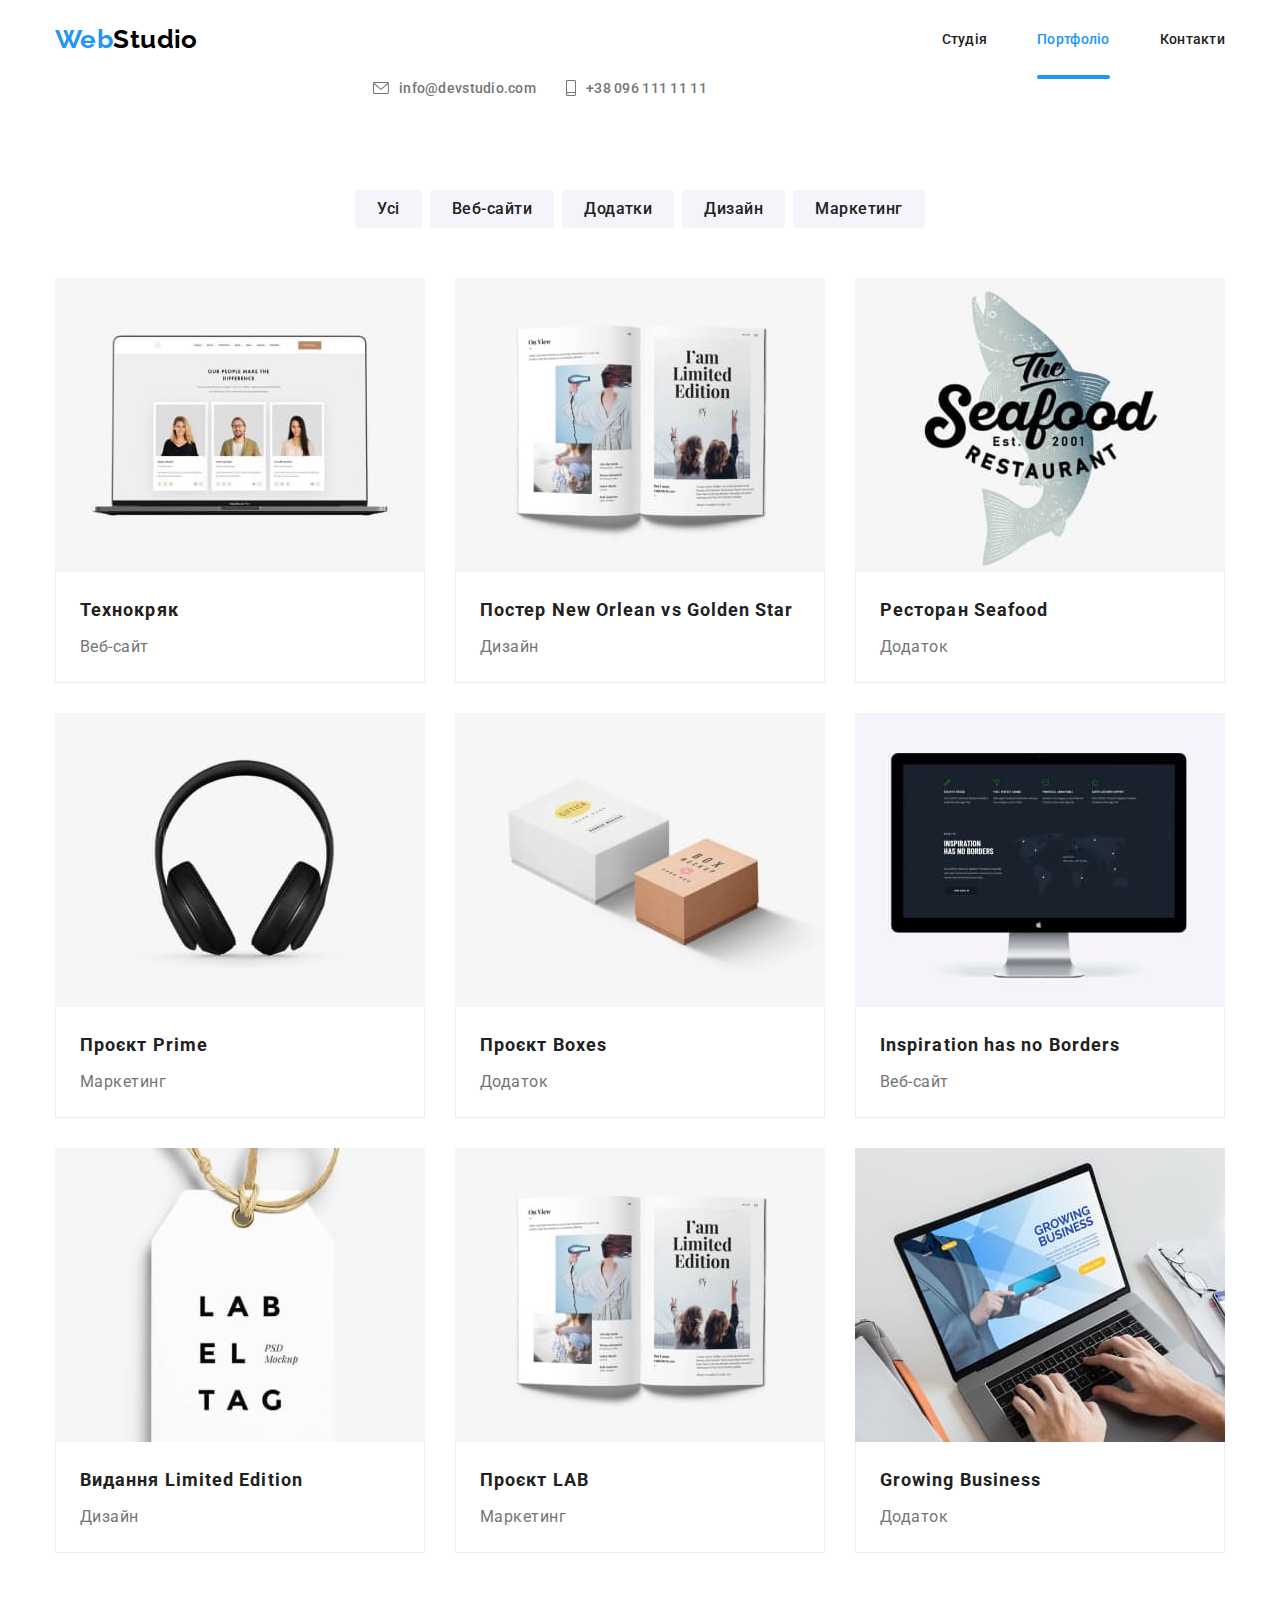
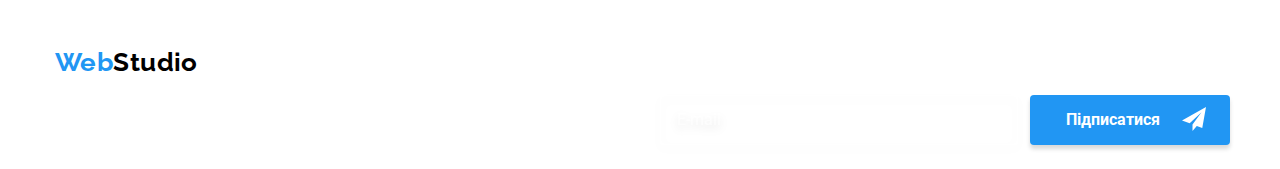
==== portfolio.html @ 2bfe64e0 "створено ДЗ" ====
<!DOCTYPE html>
<html lang="uk-UA">

<head>
    <meta charset="UTF-8">
    <meta http-equiv="X-UA-Compatible" content="IE=edge">
    <meta name="viewport" content="width=device-width, initial-scale=1.0">
    <title>Портфоліо</title>
    <link rel="stylesheet" href="https://cdnjs.cloudflare.com/ajax/libs/modern-normalize/1.1.0/modern-normalize.min.css"
        integrity="sha512-wpPYUAdjBVSE4KJnH1VR1HeZfpl1ub8YT/NKx4PuQ5NmX2tKuGu6U/JRp5y+Y8XG2tV+wKQpNHVUX03MfMFn9Q=="
        crossorigin="anonymous" referrerpolicy="no-referrer" />
    <link rel="preconnect" href="https://fonts.googleapis.com">
    <link rel="preconnect" href="https://fonts.gstatic.com" crossorigin>
    <link
        href="https://fonts.googleapis.com/css2?family=Raleway:wght@700&family=Roboto:wght@400;500;700;900&display=swap"
        rel="stylesheet">
    <link rel="stylesheet"
        href="https://cdnjs.cloudflare.com/ajax/libs/modern-normalize/1.0.0/modern-normalize.min.css" />
    <link rel="stylesheet" href="./css/style.css">

<body>
    <!-- Хедер -->
    <header class="header">
        <div class="container">
            <nav class="site-nav">
                <a class="logo" href="./index.html"><span class="logo-span">Web</span>Studio</a>

                <ul class="nav-list list">
                    <li><a class="nav-link link" href="./index.html">Студія</a></li>
                    <li><a class="nav-link link current" href="./portfolio.html">Портфоліо</a></li>
                    <li><a class="nav-link link" href="./contacts.html">Контакти</a></li>
                </ul>
            </nav>
            <ul class="contacts-list list">
                <li>
                    <a class="contacts-link link" href="mailto:info@devstudio.com">
                        <svg class="mail-icons link">
                            <use href="./images/icons.svg#icon-envelope"></use>
                        </svg>info@devstudio.com</a>
                </li>
                <li> <a class="contacts-link link" href="tel:+380961111111">
                        <svg class="tel-icons link">
                            <use href="./images/icons.svg#icon-smartphone"></use>
                        </svg>+38 096 111 11 11</a></li>
            </ul>
        </div>
    </header>

    <main>
        <!-- Приклади -->
        <section class="preview">
            <div class="container">
                <h1 class="visually-hidden">Приклади робот</h1>
                <ul class="preview-button list">
                    <li><button type="button" class="button-item">Усі</button></li>
                    <li><button type="button" class="button-item">Веб-сайти</button></li>
                    <li><button type="button" class="button-item">Додатки</button></li>
                    <li><button type="button" class="button-item">Дизайн</button></li>
                    <li><button type="button" class="button-item">Маркетинг</button></li>
                </ul>
                <ul class="preview-list list">
                    <li class="preview-item">
                        <a href="#" class="preview-link link">                            
                                <img src="./images/example-1.jpg" alt="Технокряк">
                                <p class="preview-subtext"> Ресурс пропонує комплексні пропозиції з різним рівнем
                                    функціоналу
                                    та сервісів. Все це дозволить відвідувачу отримати вичерпні відомості
                                    про компанію чи приватну особу.</p>                            
                            <div class="title-text-wrap">
                                <h2 class="preview-title">Технокряк</h2>
                                <p class="preview-text">Веб-сайт</p>                          
                            </div>
                        </a>
                    </li>
                    <li class="preview-item">
                        <a href="#" class="preview-link link">                          
                                <img src="./images/example-2.jpg" alt="Постер New Orlean vs Golden Star">
                                <p class="preview-subtext"> Ресурс пропонує комплексні пропозиції з різним рівнем
                                    функціоналу
                                    та сервісів. Все це дозволить відвідувачу отримати вичерпні відомості
                                    про компанію чи приватну особу.</p>                        
                            <div class="title-text-wrap">
                                <h2 class="preview-title">Постер New Orlean vs Golden Star</h2>
                                <p class="preview-text">Дизайн</p>                          
                            </div>
                        </a>
                    </li>
                    <li class="preview-item">
                        <a href="#" class="preview-link link">                           
                                <img src="./images/example-3.jpg" alt="Ресторан Seafood">
                                <p class="preview-subtext"> Ресурс пропонує комплексні пропозиції з різним рівнем
                                    функціоналу
                                    та сервісів. Все це дозволить відвідувачу отримати вичерпні відомості
                                    про компанію чи приватну особу.</p>
                            
                            <div class="title-text-wrap">
                                <h2 class="preview-title">Ресторан Seafood</h2>
                                <p class="preview-text">Додаток</p>                           
                            </div>
                        </a>
                    </li>
                    <li class="preview-item">
                        <a href="#" class="preview-link link">                          
                                <img src="./images/example-4.jpg" alt="Проєкт Prime">
                                <p class="preview-subtext"> Ресурс пропонує комплексні пропозиції з різним рівнем
                                    функціоналу
                                    та сервісів. Все це дозволить відвідувачу отримати вичерпні відомості
                                    про компанію чи приватну особу.</p>                            
                            <div class="title-text-wrap">
                                <h2 class="preview-title">Проєкт Prime</h2>
                                <p class="preview-text">Маркетинг</p>                         
                            </div>
                        </a>
                    </li>
                    <li class="preview-item">
                        <a href="#" class="preview-link link">                        
                                <img src="./images/example-5.jpg" alt="Проєкт Boxes">
                                <p class="preview-subtext"> Ресурс пропонує комплексні пропозиції з різним рівнем
                                    функціоналу
                                    та сервісів. Все це дозволить відвідувачу отримати вичерпні відомості
                                    про компанію чи приватну особу.</p>                            
                            <div class="title-text-wrap">
                                <h2 class="preview-title">Проєкт Boxes</h2>
                                <p class="preview-text">Додаток</p>                        
                            </div>
                        </a>
                    </li>
                    <li class="preview-item">
                        <a href="#" class="preview-link link">                        
                                <img src="./images/example-6.jpg" lang="en" alt="Inspiration has no Borders">
                                <p class="preview-subtext"> Ресурс пропонує комплексні пропозиції з різним рівнем
                                    функціоналу
                                    та сервісів. Все це дозволить відвідувачу отримати вичерпні відомості
                                    про компанію чи приватну особу.</p>                            
                            <div class="title-text-wrap">
                                <h2 class="preview-title" lang="en">Inspiration has no Borders</h2>
                                <p class="preview-text">Веб-сайт</p>                        
                            </div>
                        </a>
                    </li>
                    <li class="preview-item">
                        <a href="#" class="preview-link link">                           
                                <img src="./images/example-7.jpg" alt="Видання Limited Edition">
                                <p class="preview-subtext"> Ресурс пропонує комплексні пропозиції з різним рівнем
                                    функціоналу
                                    та сервісів. Все це дозволить відвідувачу отримати вичерпні відомості
                                    про компанію чи приватну особу.</p>                            
                            <div class="title-text-wrap">
                                <h2 class="preview-title">Видання Limited Edition</h2>
                                <p class="preview-text">Дизайн</p>                         
                            </div>
                        </a>
                    </li>
                    <li class="preview-item">
                        <a href="#" class="preview-link link">                         
                                <img src="./images/example-8.jpg" alt="Проєкт LAB">
                                <p class="preview-subtext"> Ресурс пропонує комплексні пропозиції з різним рівнем
                                    функціоналу
                                    та сервісів. Все це дозволить відвідувачу отримати вичерпні відомості
                                    про компанію чи приватну особу.</p>                            
                            <div class="title-text-wrap">
                                <h2 class="preview-title">Проєкт LAB</h2>
                                <p class="preview-text">Маркетинг</p>                           
                            </div>
                        </a>
                    </li>
                    <li class="preview-item">
                        <a href="#" class="preview-link link">                          
                                <img src="./images/example-9.jpg" alt="Ресторан Seafood">
                                <p class="preview-subtext"> Ресурс пропонує комплексні пропозиції з різним рівнем
                                    функціоналу
                                    та сервісів. Все це дозволить відвідувачу отримати вичерпні відомості
                                    про компанію чи приватну особу.</p>                            
                            <div class="title-text-wrap">
                                <h2 class="preview-title" lang="en">Growing Business</h2>
                                <p class="preview-text">Додаток</p>
                            </div>        
                        </a>
                    </li>
                </ul>
            </div>
        </section>
    </main>
    <!-- Футер -->
    <footer>
        <div class="container footer-container">
            <div class="footer-wrap">
                <a class="logo" href="./index.html"><span class="logo-span">Web</span>Studio</a>
                <address>
                    <ul class="footer-list list">
                        <li> <a class="address" href="https://goo.gl/maps/M5fKYAZPapUJa6bE6" target="_blank"
                                rel="noopener nofollow noreferrer">
                                м. Київ, пр-т Лесі Українки, 26</a>
                        </li>
                        <li> <a class="contacts link" href="mailto:info@devstudio.com">info@devstudio.com</a></li>
                        <li> <a class="contacts link" href="tel:+380961111111">+38 096 111 11 11</a></li>
                    </ul>
                </address>
            </div>
            <div class="footer-wrap wrap-join">
                <p class="join">Приєднуйтесь</p>
                <ul class="footer-soc-list list">
                    <li class="footer-soc-items"><a href="#" class="footer-soc-link link">
                            <svg width="20" hight="20" class="footer-soc-icons">
                                <use href="./images/icons.svg#icon-instagram"></use>
                            </svg>
                        </a></li>
                    <li class="footer-soc-items"><a href="#" class="footer-soc-link link">
                            <svg width="20" hight="20" class="footer-soc-icons">
                                <use href="./images/icons.svg#icon-twitter"></use>
                            </svg>
                        </a></li>
                    <li class="footer-soc-items"><a href="#" class="footer-soc-link link">
                            <svg width="20" hight="20" class="footer-soc-icons">
                                <use href="./images/icons.svg#icon-facebook"></use>
                            </svg>
                        </a></li>
                    <li class="footer-soc-items"><a href="#" class="footer-soc-link link">
                            <svg width="20" hight="20" class="footer-soc-icons">
                                <use href="./images/icons.svg#icon-linkedin"></use>
                            </svg>
                        </a></li>
                </ul>
            </div>
            <div class="footer-wrap form">
                <p class="newsletter">Підпишіться на розсилку</p>
                <form class="js-speaker">
                    <div class="newsletter-wrap">
                        <label for="footer--form-email"></label>
                        <input class="footer-input" type="email" name="footer--form-email" id="footer--form-email" placeholder="E-mail" required>

                    </div>
                    <div class="newsletter-wrap-send">
                        <button class="submit-footer-btn" type="submit">Підписатися
                            <svg class="newsletter-icons" widht="24" height="24">
                                <use href="./images/icons.svg#icon-send"></use>
                            </svg>
                        </button>
                    </div>
                </form>
            </div>
        </div>
    </footer>
</body>

</html>
---- css/style.css ----
:root {
    --primary-white-color: #FFFFFF;
    --primary-text-color: #212121;
    --primary-logo-color: #000000;
    --primary-link-color: #212121;
    --title-text-color: #757575;
    --accent-text-color: #2196F3;
    --primary-bg-color: #2F303A;
    --second-bg-color: #F5F4FA;
    --hero-bg-color: #C4C4C4;
    --accent-bg-color: #2196F3;
    --accent-btn-color: #188CE8;
    --footer-contact-color: rgba(255, 255, 255, 0.6);
    --header-line-color: #ECECEC;
    --icons-color: #AFB1B8;
    --border-color: #EEEEEE;
    --timeng-function: cubic-bezier(0.4, 0, 0.2, 1);
}

*,
*::before,
*::after {
    box-sizing: border-box;
}

p,
h1,
h2,
h3,
h4,
h5,
h6 {
    margin: 0;
}

ul {
    margin: 0;
    padding-left: 0;
}

button {
    cursor: pointer;
}

.container {
    width: 1200px;
    padding: 0 15px;
    margin: 0 auto;
}

img {
    display: block;
    max-width: 100%;
    height: auto;
}

/* ---------Універсальні класи--------- */
body {
    background-color: var(--primary-white-color);
    color: var(--primary-text-color);
    font-family: Roboto, sans-serif;
    font-weight: 400;
    font-size: 14px;
    line-height: 1.71;
    letter-spacing: 0.03em;
}

.link {
    font-weight: 500;
    font-size: 14px;
    line-height: 1.14;
    letter-spacing: 0.02em;
    text-decoration: none;
    transition: transform 250ms var(--timeng-function),
        background-color 250ms linear;
}

.list {
    list-style: none;
    padding: 0;
}

.visually-hidden {
    position: absolute;
    width: 1px;
    height: 1px;
    margin: -1px;
    border: 0;
    padding: 0;
    overflow: hidden;
}

/* ---------стилі для index.html--------- */
/*--------- Хедер--------- */
.page-header {
    border-bottom: 1px solid var(--header-line-color);
}

.page-header>.container {
    display: flex;
    align-items: center;
}

.site-nav {
    display: flex;
    align-items: center;
}

.nav-list {
    display: flex;
    align-items: center;
    margin-left: auto;
}

.nav-list>li:not(:last-child) {
    margin-right: 50px;
}

.nav-link {
    position: relative;
    padding: 32px 0;
    color: var(--primary-link-color);
    transition: color 250ms var(--timeng-function);
}

.nav-link:hover,
.nav-link:focus {
    color: var(--accent-text-color);
}

.logo {
    color: var(--primary-logo-color);
    font-family: Raleway, sans-serif;
    font-weight: 700;
    font-size: 26px;
    line-height: 1.19;
    text-decoration: none;
    margin-right: 93px;
    padding-top: 24px;
    padding-bottom: 25px;
    transition: color 250ms var(--timeng-function);
}

.logo-span {
    color: var(--accent-text-color);
}

.current {
    color: var(--accent-text-color);
}

.current::after {
    position: absolute;
    bottom: 0px;
    right: 0px;
    content: '';
    width: 100%;
    height: 4px;
    background-color: var(--accent-text-color);
    border-radius: 2px;
}

.contacts-list {
    display: flex;
    margin-left: 318px;
    font-weight: 500;
    font-size: 14px;
    line-height: 1.14;
    letter-spacing: 0.02em;
}

.contacts-list>li:not(:last-child) {
    margin-right: 30px;
}

.contacts-link {
    color: var(--title-text-color);
    display: flex;
    justify-content: center;
    align-items: center;
    font-weight: 500;
    font-size: 14px;
    line-height: 16px;
    letter-spacing: 0.02em;

    transition: color 250ms var(--timeng-function);
}

.contacts-link:hover,
.contacts-link:focus {
    color: var(--accent-text-color);
}

.mail-icons {
    width: 16px;
    height: 12px;
    margin-right: 10px;
    fill: currentColor;
}

.tel-icons {
    width: 10px;
    height: 16px;
    margin-right: 10px;
    fill: currentColor;
}

/*--------- Герой--------- */
.hero {
    height: 600px;
    text-align: center;
    padding: 200px 0;
    background-image: linear-gradient(rgba(47, 48, 58, 0.4),
            rgba(47, 48, 58, 0.4)),
        url('../images/hero-bg.jpg');
    background-repeat: no-repeat;
    background-position: center;
    background-size: cover;
    max-width: 1600px;
    margin: 0 auto;
    background-color: var(--hero-bg-color);
}

.hero-title {
    color: var(--primary-white-color);
    font-weight: 900;
    font-size: 44px;
    line-height: 1.36;
    letter-spacing: 0.06em;
    max-width: 696px;
    margin: 0 auto;
    margin-bottom: 30px;
}

.hero-btn {
    border: none;
    border-radius: 4px;
    padding: 10px 32px;
    font-family: inherit;
    background-color: var(--accent-bg-color);
    color: var(--primary-white-color);
    font-weight: 700;
    font-size: 16px;
    line-height: 1.88;
    letter-spacing: 0.06em;
    box-shadow: 0px 4px 4px rgba(0, 0, 0, 0.15);

    transition: background-color 250ms var(--timeng-function);
}

.hero-btn:hover,
.hero-btn:focus {
    background-color: var(--accent-btn-color);
}

/*--------- Переваги--------- */
.benefits,
.clients {
    padding-top: 94px;
}

.benefits-list {
    display: flex;
}

.benefits-icons-container {
    display: flex;
    justify-content: center;
    align-items: center;
    width: 270px;
    height: 120px;
    background-color: var(--second-bg-color);
    border-radius: 4px;
    margin-bottom: 30px;
}

.benefits-icons {
    width: 70px;
    height: 70px;
}

.benefits-list>li:not(:last-child) {
    margin-right: 30px;
}

.benefits-items {
    font-weight: 700;
    font-size: 14px;
    line-height: 1.14;
}

.benefits-text {
    margin-top: 10px;

    color: var(--title-text-color);
    letter-spacing: 0.03em;
}

/*--------- Напрямки діяльності та Команда та Клієнти---------*/
.promo {
    padding-top: 94px;
}

.promo-title,
.team-title,
.clients-title {
    display: block;
    margin-bottom: 50px;
    font-weight: 700;
    font-size: 36px;
    line-height: 1.17;
    text-align: center;
}

.promo-list {
    display: flex;
    gap: 30px;
    background-color: var(--primary-white-color);
}

.promo-list>img {
    min-width: 370px;
}

.promo-card {
    position: relative;
}

.promo-text {
    position: absolute;
    bottom: 0;
    left: 0;
    width: 100%;
    background: rgba(47, 48, 58, 0.8);
    padding: 27px 0;
    font-weight: 700;
    font-size: 14px;
    line-height: 1.14;
    text-align: center;
    letter-spacing: 0.03em;
    text-transform: uppercase;
    color: var(--primary-white-color);
}

.team {
    background: var(--second-bg-color);
    padding: 94px 0;

}

.team-list {
    display: flex;
    gap: 30px;
}

.team-item {
    background-color: var(--primary-white-color);
    width: calc((100% - 90px)/4);
    box-shadow: 0px 1px 3px rgba(0, 0, 0, 0.12),
        0px 1px 1px rgba(0, 0, 0, 0.14),
        0px 2px 1px rgba(0, 0, 0, 0.2);
    border-radius: 0px 0px 4px 4px;
}

.team-item>img {
    width: 270px;
    margin-bottom: 30px;
}

.team-name {
    margin-bottom: 10px;
    font-weight: 500;
    font-size: 16px;
    line-height: 1.19;
    text-align: center;
}

.team-text {
    margin-bottom: 30px;
    font-size: 16px;
    line-height: 1.190;
    text-align: center;
    color: var(--title-text-color);
    margin-bottom: 16px;
}

.team-soc-list {
    display: flex;
    justify-content: center;
    align-items: center;
    margin-bottom: 30px;
}

.team-soc-items {
    width: 44px;
    height: 44px;
}

.team-soc-items:not(:last-child) {
    margin-right: 10px;
}

.team-soc-link {
    width: 100%;
    height: 100%;
    display: flex;
    justify-content: center;
    align-items: center;
    border-radius: 50%;
    fill: var(--icons-color);
    transition: background-color 250ms var(--timeng-function),
        fill 250ms var(--timeng-function);
}

.team-soc-icons {
    width: 20px;
    height: 20px;
}

.team-soc-link:hover,
.team-soc-link:focus {
    background-color: var(--accent-text-color);
    fill: var(--primary-white-color);
}

.clients {
    padding-bottom: 94px;
}

.clients-list {
    display: flex;
}

.clients-link {
    display: flex;
    justify-content: center;
    align-items: center;
    padding: 16px 32px;
    border: 1px solid var(--icons-color);
    border-radius: 4px;
    fill: var(--icons-color);
    transition: fill 250ms var(--timeng-function),
        border 250ms var(--timeng-function);
}

.clients-items {
    width: 170px;
    height: 92px;
}

.clients-items:not(:last-child) {
    margin-right: 30px;
}

.clients-link:hover,
.clients-link:focus {
    fill: var(--accent-text-color);
    border: 1px solid var(--accent-text-color);
}

.clients-icons {
    height: 60px;
}

/*--------- Футер---------*/
.page-footer {
    background: var(--primary-bg-color);
    padding: 60px 0;
}

.footer-container {
    display: flex;
    align-items: baseline;
}
.footer-wrap:first-child {
    margin-right: 70px;
}

.footer-wrap:nth-child(2) {
    margin-right: 93px;
}

.page-footer .logo {
    display: block;
    padding: 0;
    margin-bottom: 20px;
    color: var(--primary-white-color);
}

.address,
.contacts {
    display: block;
    color: var(--primary-white-color);
    font-style: normal;
    text-decoration: none;
    font-weight: 400;
    font-size: 14px;
    line-height: 1.71;
    transition: color 250ms var(--timeng-function);
}

.address:hover,
.address:focus {
    color: var(--accent-text-color);
}

.footer-list>li:not(:last-child) {
    margin-bottom: 9px;
}

footer .contacts {
    color: var(--footer-contact-color);
    transition: color 250ms var(--timeng-function);
}

footer .contacts:hover,
footer .contacts:focus {
    color: var(--accent-text-color);
}

footer .join {
    display: inline-block;
    font-weight: 700;
    font-size: 14px;
    line-height: 1.14;
    letter-spacing: 0.03em;
    text-transform: uppercase;
    color: var(--primary-white-color);
    margin-bottom: 20px;
}

.footer-soc-list {
    display: flex;
    justify-content: center;
    align-items: center;
}

.footer-soc-items {
    width: 44px;
    height: 44px;
    background: rgba(255, 255, 255, 0.1);
    border-radius: 50%;
}

.footer-soc-items:not(:last-child) {
    margin-right: 10px;
}

.footer-soc-link {
    display: flex;
    justify-content: center;
    align-items: center;
    width: 100%;
    height: 100%;
    border-radius: 50%;
    fill: var(--primary-white-color);
    transition: background-color 250ms var(--timeng-function),
        fill 250ms var(--timeng-function);
}

.footer-soc-link:hover,
.footer-soc-link:focus {
    background-color: var(--accent-text-color);
    fill: var(--primary-white-color);
}

.footer-soc-icons {
    width: 20px;
    height: 20px;
}

.js-speaker {
    display: flex;
    justify-content: flex-end;
    margin-left: auto;
    gap: 12px;
}

.newsletter {
    margin-bottom: 20px;

    font-weight: 700;
    font-size: 14px;
    line-height: 1.14;
    letter-spacing: 0.03em;
    text-transform: uppercase;
    color: var(--primary-white-color);
}

.footer-input {
    padding: 15px 16px;
    width: 358px;
    height: 50px;

    color: var(--primary-white-color);
    border: 1px solid rgba(255, 255, 255, 0.3);
    filter: drop-shadow(0px 4px 4px rgba(0, 0, 0, 0.15));
    border-radius: 4px;
    background-color: var(--primary-bg-color);
}

.footer-input::placeholder {
    font-size: 16px;
    line-height: 1.25;
    color: rgba(255, 255, 255, 0.6);
}

.footer-input:required {
    color: var(--primary-white-color);
    border: 1px solid rgba(255, 255, 255, 0.3);
    filter: drop-shadow(0px 4px 4px rgba(0, 0, 0, 0.15));
    border-radius: 4px;
    background-color: transparent;
}

.submit-footer-btn {
    position: relative;
    width: 200px;
    height: 50px;
    padding: 10px 62px 10px 28px;
    font-weight: 700;
    font-size: 16px;
    line-height: 1.88;
    color: var(--primary-white-color);
    background: var(--accent-bg-color);
    box-shadow: 0px 4px 4px rgba(0, 0, 0, 0.15);
    border: none;
    border-radius: 4px;
    transition: background-color 250ms var(--timeng-function);
    cursor: pointer;
}

.submit-footer-btn:hover,
.submit-footer-btn:focus {
    background-color: var(--accent-btn-color);
}

.newsletter-icons {
    position: absolute;
    top: 0;
    right: 0;

    width: 24px;
    height: 24px;
    fill: var(--primary-white-color);
    transform: translate(-100%, 50%);
}

/*--------- Бекдроп та модальне вікно--------- */
.backdrop {
    position: fixed;
    z-index: 1;
    top: 0;
    left: 0;
    width: 100%;
    height: 100%;
    background-color: rgba(0, 0, 0, 0.2);
}

.backdrop.is-hidden {
    opacity: 0;
    pointer-events: none;
}

.modal {
    position: absolute;
    top: 50%;
    left: 50%;
    transform: translate(-50%, -50%);
    padding: 40px;
    min-width: 528px;
    min-height: 521px;
    background-color: var(--primary-white-color);
    box-shadow: 0px 1px 3px rgba(0, 0, 0, 0.12),
        0px 1px 1px rgba(0, 0, 0, 0.14),
        0px 2px 1px rgba(0, 0, 0, 0.2);
    border-radius: 4px;
}

.hero-close-btn {
    position: absolute;
    top: 8px;
    right: 8px;
    width: 30px;
    height: 30px;
    background-color: var(--primary-white-color);
    border-radius: 50%;
    border: 1px solid rgba(0, 0, 0, 0.1);
    transition: border 250ms var(--timeng-function),
        fill 250ms var(--timeng-function);
}

.hero-icons {
    width: 11px;
    height: 11px;
}

.hero-close-btn:hover,
.hero-close-btn:focus {
    border: 1px solid var(--accent-bg-color);
    fill: var(--accent-bg-color);
}

.modal-heading {
    margin-bottom: 12px;
    font-weight: 700;
    font-size: 20px;
    line-height: 1.15;
    text-align: center;
    letter-spacing: 0.03em;
}

.modal-input {
    padding-left: 42px;
    width: 100%;
    height: 40px;
    border: 1px solid rgba(33, 33, 33, 0.2);
    border-radius: 4px;
    font-weight: 400;
    font-size: 12px;
    line-height: 1.17;
    letter-spacing: 0.01em;
    transition: border 250ms var(--timeng-function);
}

.modal-input:valid,
.modal-input:hover,
.modal-input:focus {
    border: 1px solid var(--accent-bg-color);
    border-radius: 4px;
}

.modal-input:valid + svg,
.modal-input:hover + svg,
.modal-input:focus + svg{
    fill: var(--accent-bg-color);
}

.modal-input:required {
    outline: transparent;
}

.input-group {
    position: relative;
    background-color: var(--primary-white-color);
}

.modal-icons {
    position: absolute;
    top: 0;
    left: 0;
    width: 18px;
    height: 18px;
    transform: translate(50%, 60%);
    transition: fill 250ms var(--timeng-function);
}

.modal-input-group:not(:last-child) {
    margin-bottom: 10px;
}

.modal-input-group>.coment {
    margin-bottom: 20px;
    padding: 12px 16px;
    width: 100%;
    height: 120px;
}

.modal-input-group>label {
    margin-bottom: 4px;
    font-weight: 400;
    font-size: 12px;
    line-height: 1.17;
    letter-spacing: 0.01em;
    color: var(--title-text-color);
    cursor: pointer;
}

.modal-text {
    resize: none;
    width: 100%;
    height: 120px;
    padding: 12px 16px;
    border: 1px solid rgba(33, 33, 33, 0.2);
    border-radius: 4px;
    font-weight: 400;
    font-size: 12px;
    line-height: 1.17;
    letter-spacing: 0.01em;
    outline: none;
    transition: border 250ms var(--timeng-function);
    cursor: pointer;
}

.modal-text:hover,
.modal-text:focus {
    border: 1px solid var(--accent-bg-color);
    border-radius: 4px;
    outline: transparent;
}

.modal-text::placeholder {
    color: rgba(117, 117, 117, 0.5);
}

.modal-text:not(::placeholder-shown) {
   border: 1px solid var(--accent-bg-color);
    border-radius: 4px;
    outline: transparent;
}

.modal-politic-label {
    display: flex;
    justify-content: center;
    align-items: center;
    color: var(--title-text-color);
    line-height: 1.71;
    letter-spacing: 0.03em;
}

.form-field-contract {
    margin-bottom: 30px;
}

.contract {
    margin-left: 5px;
    color: var(--accent-bg-color);
}

.modal-politic-check2 {
    display: flex;
    justify-content: center;
    align-items: center;
    width: 16px;
    height: 15px;
    margin-right: 7px;
    border: 2px solid var(--primary-link-color);
    cursor: pointer;
}

.checkmark {
    width: 11px;
    height: 11px;
    fill: transparent;
}

.modal-politic-check {
    opacity: 0;
}

.modal-politic-check:checked+label>span {
    background-color: var(--accent-bg-color);
    border: 0.2px solid var(--primary-white-color);
    border-radius: 2px;
}

.modal-politic-check:checked+label>span>.checkmark {
    fill: var(--primary-white-color);
}


.submit-btn {
    display: block;
    margin: 0 auto;
    padding: 10px 32px;
    border: none;
    border-radius: 4px;
    font-family: inherit;
    background-color: var(--accent-bg-color);
    color: var(--primary-white-color);
    font-weight: 700;
    font-size: 16px;
    line-height: 1.88;
    letter-spacing: 0.06em;
    box-shadow: 0px 4px 4px rgba(0, 0, 0, 0.15);
    transition: background-color 250ms var(--timeng-function);
}

.submit-btn:hover,
.submit-btn:focus {
    border: none;
    background-color: var(--accent-btn-color);
}

/*--------- стилі для portfolio.html--------- */
/*--------- Приклади--------- */
.preview {
    padding: 94px 0;
}

.preview-button {
    display: flex;
    align-content: center;
    justify-content: center;
    margin-bottom: 50px;
    font-size: 18px;
    line-height: 36px;
    letter-spacing: 0.06em;
}

.button-item {
    padding: 6px 22px;
    font-weight: 500;
    font-size: 16px;
    line-height: 1.63;
    text-align: center;
    letter-spacing: 0.03em;
    color: var(--primary-text-color);

    border-radius: 4px;
    background-color: var(--second-bg-color);
    border: transparent;

    transition: background-color 250ms var(--timeng-function),
                box-shadow 250ms var(--timeng-function),
                color 250ms var(--timeng-function);
}

.preview-button>li:not(:last-child) {
    margin-right: 8px;
}

.button-item:hover,
.button-item:focus {
    background-color: var(--accent-text-color);
    box-shadow: 0px 3px 1px rgba(0, 0, 0, 0.1),
        0px 1px 2px rgba(0, 0, 0, 0.08),
        0px 2px 2px rgba(0, 0, 0, 0.12);
    color: var(--primary-white-color);
}

.preview-list {
    display: flex;
    flex-grow: 1;
    gap: 30px;
    flex-wrap: wrap;
    margin: 0 auto;
}

.preview-link {
    display: block;
}

.preview-link:hover,
.preview-link:focus {
    box-shadow: 0px 1px 1px rgba(0, 0, 0, 0.12),
        0px 4px 4px rgba(0, 0, 0, 0.06),
        1px 4px 6px rgba(0, 0, 0, 0.16);
}

.preview-item {
    position: relative;
    overflow: hidden;
    width: 370px;
}

.preview-item:hover .preview-subtext,
.preview-item:focus .preview-subtext {
    opacity: 1;
    transform: translateY(-100%);
    background-color: rgba(33, 150, 243, 0.9);
}

.preview-subtext {
    position: absolute;
    right: 0;
    bottom: -45%;

    padding: 63px 24px;
    margin: 0 auto;
    width: 100%;

    font-weight: 400;
    font-size: 18px;
    line-height: 1.56;
    letter-spacing: 0.03em;
    color: var(--primary-white-color);

    transition: transform 250ms var(--timeng-function),
        background-color 250ms var(--timeng-function),
        opacity 250ms var(--timeng-function);
    opacity: 0;
}

.title-text-wrap {
    padding: 20px 24px;
    border-right: 1px solid var(--border-color);
    border-bottom: 1px solid var(--border-color);
    border-left: 1px solid var(--border-color);
}

.preview-title {
    margin-bottom: 4px;

    color: var(--primary-text-color);
    font-size: 18px;
    line-height: 2;
    letter-spacing: 0.06em;
    text-align: start;
}

.preview-text {
    color: var(--title-text-color);
    font-weight: 400;
    font-size: 16px;
    line-height: 30px;
    letter-spacing: 0.03em;
}
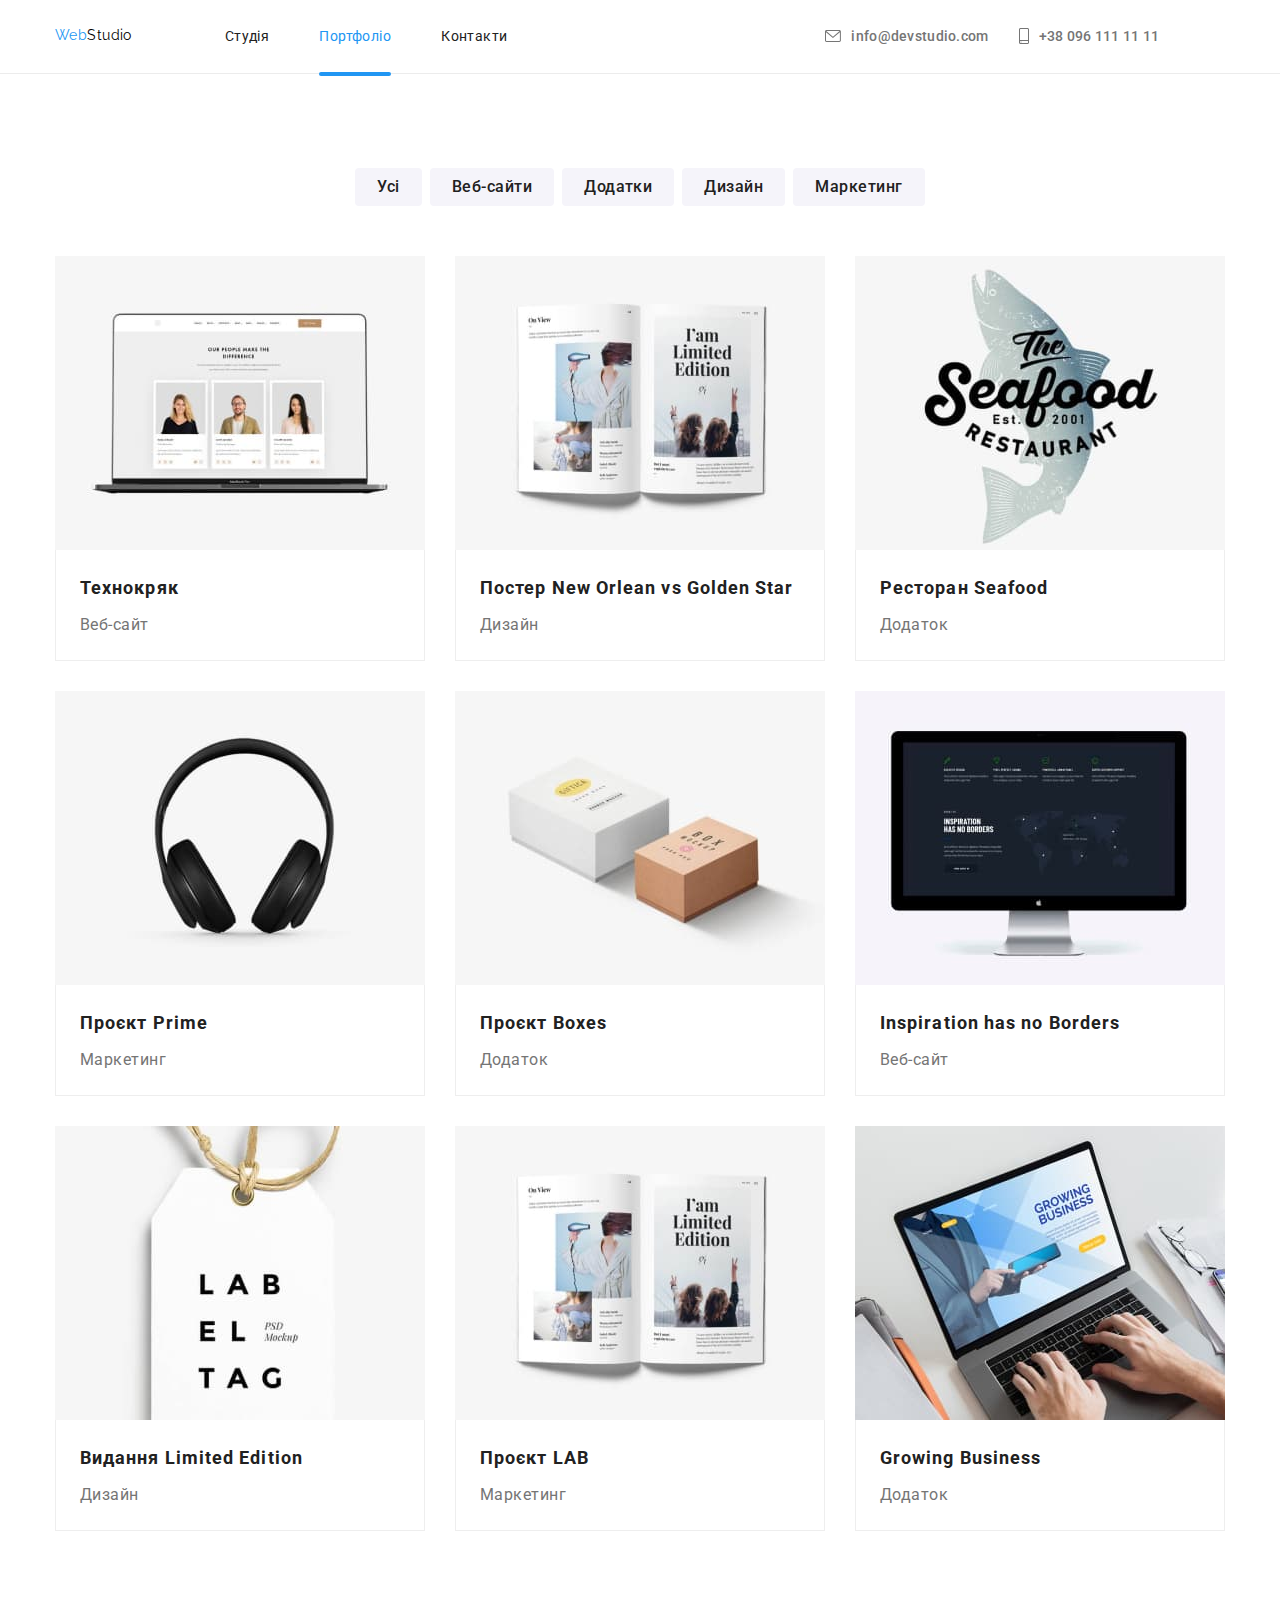
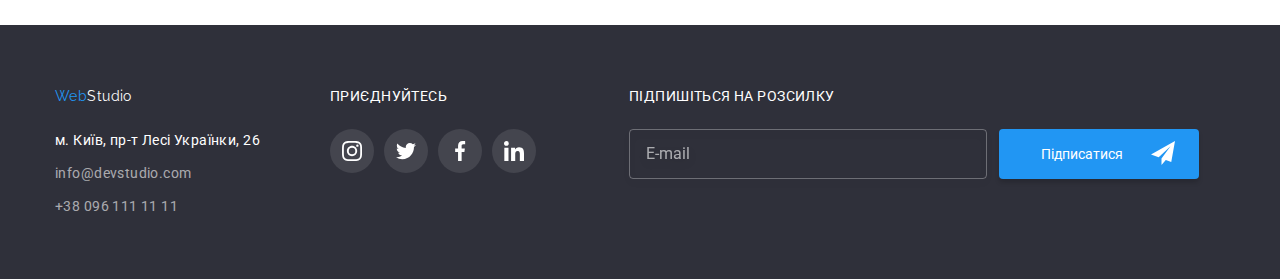
==== commit 56e99f21: "portfolio scss" ====
--- a/portfolio.html
+++ b/portfolio.html
@@ -16,30 +16,31 @@
         rel="stylesheet">
     <link rel="stylesheet"
         href="https://cdnjs.cloudflare.com/ajax/libs/modern-normalize/1.0.0/modern-normalize.min.css" />
-    <link rel="stylesheet" href="./css/style.css">
+    <!-- <link rel="stylesheet" href="./css/style.css"> -->
+    <link rel="stylesheet" href="./css/main.min.css">
 
 <body>
     <!-- Хедер -->
     <header class="header">
         <div class="container">
-            <nav class="site-nav">
-                <a class="logo" href="./index.html"><span class="logo-span">Web</span>Studio</a>
-
-                <ul class="nav-list list">
-                    <li><a class="nav-link link" href="./index.html">Студія</a></li>
-                    <li><a class="nav-link link current" href="./portfolio.html">Портфоліо</a></li>
-                    <li><a class="nav-link link" href="./contacts.html">Контакти</a></li>
+            <nav class="navigation">
+                <a class="logo logo--dark-color" href="./index.html"><span class="logo__span">Web</span>Studio</a>
+
+                <ul class="navigation__list list">
+                    <li><a class="navigation__link link " href="./index.html">Студія</a></li>
+                    <li><a class="navigation__link link current" href="./portfolio.html">Портфоліо</a></li>
+                    <li><a class="navigation__link link" href="./contacts.html">Контакти</a></li>
                 </ul>
             </nav>
-            <ul class="contacts-list list">
+            <ul class="contacts__list list">
                 <li>
-                    <a class="contacts-link link" href="mailto:info@devstudio.com">
-                        <svg class="mail-icons link">
+                    <a class="contacts__link link" href="mailto:info@devstudio.com">
+                        <svg width="16" hight="12" class="mail-icons link">
                             <use href="./images/icons.svg#icon-envelope"></use>
                         </svg>info@devstudio.com</a>
                 </li>
-                <li> <a class="contacts-link link" href="tel:+380961111111">
-                        <svg class="tel-icons link">
+                <li> <a class="contacts__link link" href="tel:+380961111111">
+                        <svg width="10" hight="16" class="tel-icons link">
                             <use href="./images/icons.svg#icon-smartphone"></use>
                         </svg>+38 096 111 11 11</a></li>
             </ul>
@@ -182,57 +183,57 @@
         </section>
     </main>
     <!-- Футер -->
-    <footer>
-        <div class="container footer-container">
-            <div class="footer-wrap">
-                <a class="logo" href="./index.html"><span class="logo-span">Web</span>Studio</a>
+    <footer class="footer">
+        <div class="container">
+            <div class="footer__wrap">
+                <a class="logo logo--light-color" href="./index.html"><span class="logo__span">Web</span>Studio</a>
                 <address>
-                    <ul class="footer-list list">
-                        <li> <a class="address" href="https://goo.gl/maps/M5fKYAZPapUJa6bE6" target="_blank"
+                    <ul class="address-wrap list">
+                        <li> <a class="address-wrap__address" href="https://goo.gl/maps/M5fKYAZPapUJa6bE6" target="_blank"
                                 rel="noopener nofollow noreferrer">
                                 м. Київ, пр-т Лесі Українки, 26</a>
                         </li>
-                        <li> <a class="contacts link" href="mailto:info@devstudio.com">info@devstudio.com</a></li>
-                        <li> <a class="contacts link" href="tel:+380961111111">+38 096 111 11 11</a></li>
+                        <li> <a class="address-wrap__contacts link" href="mailto:info@devstudio.com">info@devstudio.com</a></li>
+                        <li> <a class="address-wrap__contacts link" href="tel:+380961111111">+38 096 111 11 11</a></li>
                     </ul>
                 </address>
             </div>
-            <div class="footer-wrap wrap-join">
+            <div class="footer__wrap">
                 <p class="join">Приєднуйтесь</p>
-                <ul class="footer-soc-list list">
-                    <li class="footer-soc-items"><a href="#" class="footer-soc-link link">
-                            <svg width="20" hight="20" class="footer-soc-icons">
+                <ul class="social">
+                    <li class="social__items"><a href="#" class="social__link social__link--light-color link">
+                            <svg width="20" hight="20" class="social__icons">
                                 <use href="./images/icons.svg#icon-instagram"></use>
                             </svg>
                         </a></li>
-                    <li class="footer-soc-items"><a href="#" class="footer-soc-link link">
-                            <svg width="20" hight="20" class="footer-soc-icons">
+                    <li class="social__items"><a href="#" class="social__link social__link--light-color link">
+                            <svg width="20" hight="20" class="social__icons">
                                 <use href="./images/icons.svg#icon-twitter"></use>
                             </svg>
                         </a></li>
-                    <li class="footer-soc-items"><a href="#" class="footer-soc-link link">
-                            <svg width="20" hight="20" class="footer-soc-icons">
+                    <li class="social__items"><a href="#" class="social__link social__link--light-color link">
+                            <svg width="20" hight="20" class="social__icons">
                                 <use href="./images/icons.svg#icon-facebook"></use>
                             </svg>
                         </a></li>
-                    <li class="footer-soc-items"><a href="#" class="footer-soc-link link">
-                            <svg width="20" hight="20" class="footer-soc-icons">
+                    <li class="social__items"><a href="#" class="social__link social__link--light-color link">
+                            <svg width="20" hight="20" class="social__icons">
                                 <use href="./images/icons.svg#icon-linkedin"></use>
                             </svg>
                         </a></li>
                 </ul>
             </div>
-            <div class="footer-wrap form">
+            <div class="footer__wrap">
                 <p class="newsletter">Підпишіться на розсилку</p>
-                <form class="js-speaker">
-                    <div class="newsletter-wrap">
-                        <label for="footer--form-email"></label>
-                        <input class="footer-input" type="email" name="footer--form-email" id="footer--form-email" placeholder="E-mail" required>
+                <form class="newsletter-form">
+                    <div class="newsletter-form__wrap">
+                        <label for="form-email"></label>
+                        <input class="newsletter-form__input" type="email" name="form-email" id="form-email" placeholder="E-mail" required>
 
                     </div>
-                    <div class="newsletter-wrap-send">
-                        <button class="submit-footer-btn" type="submit">Підписатися
-                            <svg class="newsletter-icons" widht="24" height="24">
+                    <div class="newsletter-form__send">
+                        <button class="btn newsletter-form__btn" type="submit">Підписатися
+                            <svg class="newsletter-form__icons" widht="24" height="24">
                                 <use href="./images/icons.svg#icon-send"></use>
                             </svg>
                         </button>
--- a/css/style.css
+++ b/css/style.css
@@ -1,3 +1,4 @@
+
 :root {
     --primary-white-color: #FFFFFF;
     --primary-text-color: #212121;
@@ -92,118 +93,7 @@
 
 /* ---------стилі для index.html--------- */
 /*--------- Хедер--------- */
-.page-header {
-    border-bottom: 1px solid var(--header-line-color);
-}
-
-.page-header>.container {
-    display: flex;
-    align-items: center;
-}
-
-.site-nav {
-    display: flex;
-    align-items: center;
-}
-
-.nav-list {
-    display: flex;
-    align-items: center;
-    margin-left: auto;
-}
-
-.nav-list>li:not(:last-child) {
-    margin-right: 50px;
-}
-
-.nav-link {
-    position: relative;
-    padding: 32px 0;
-    color: var(--primary-link-color);
-    transition: color 250ms var(--timeng-function);
-}
-
-.nav-link:hover,
-.nav-link:focus {
-    color: var(--accent-text-color);
-}
-
-.logo {
-    color: var(--primary-logo-color);
-    font-family: Raleway, sans-serif;
-    font-weight: 700;
-    font-size: 26px;
-    line-height: 1.19;
-    text-decoration: none;
-    margin-right: 93px;
-    padding-top: 24px;
-    padding-bottom: 25px;
-    transition: color 250ms var(--timeng-function);
-}
-
-.logo-span {
-    color: var(--accent-text-color);
-}
-
-.current {
-    color: var(--accent-text-color);
-}
-
-.current::after {
-    position: absolute;
-    bottom: 0px;
-    right: 0px;
-    content: '';
-    width: 100%;
-    height: 4px;
-    background-color: var(--accent-text-color);
-    border-radius: 2px;
-}
-
-.contacts-list {
-    display: flex;
-    margin-left: 318px;
-    font-weight: 500;
-    font-size: 14px;
-    line-height: 1.14;
-    letter-spacing: 0.02em;
-}
-
-.contacts-list>li:not(:last-child) {
-    margin-right: 30px;
-}
-
-.contacts-link {
-    color: var(--title-text-color);
-    display: flex;
-    justify-content: center;
-    align-items: center;
-    font-weight: 500;
-    font-size: 14px;
-    line-height: 16px;
-    letter-spacing: 0.02em;
-
-    transition: color 250ms var(--timeng-function);
-}
-
-.contacts-link:hover,
-.contacts-link:focus {
-    color: var(--accent-text-color);
-}
-
-.mail-icons {
-    width: 16px;
-    height: 12px;
-    margin-right: 10px;
-    fill: currentColor;
-}
-
-.tel-icons {
-    width: 10px;
-    height: 16px;
-    margin-right: 10px;
-    fill: currentColor;
-}
+
 
 /*--------- Герой--------- */
 .hero {
--- a/css/main.min.css
+++ b/css/main.min.css
@@ -0,0 +1 @@
+*,*::before,*::after{box-sizing:border-box}p,h1,h2,h3,h4,h5,h6{margin:0}ul{margin:0;padding-left:0}.link{text-decoration:none}.list{list-style:none}button{cursor:pointer}img{display:block;max-width:100%;height:auto}body{background-color:var(--primary-white-color);color:var(--primary-text-color);font-family:Roboto,sans-serif;font-weight:400;font-size:14px;line-height:1.71;letter-spacing:.03em}*,*::before,*::after{box-sizing:border-box}p,h1,h2,h3,h4,h5,h6{margin:0}ul{margin:0;padding-left:0}.visually-hidden{position:absolute;width:1px;height:1px;margin:-1px;border:0;padding:0;overflow:hidden}:root{--primary-white-color: #FFFFFF;--primary-text-color: #212121;--primary-logo-color: #000000;--title-text-color: #757575;--accent-color: #2196F3;--primary-bg-color: #2F303A;--second-bg-color: #F5F4FA;--hero-bg-color: #C4C4C4;--accent-btn-color: #188CE8;--footer-contact-color: rgba(255, 255, 255, 0.6);--header-line-color: #ECECEC;--icons-color: #AFB1B8;--border-color: #EEEEEE;--timeng-function: cubic-bezier(0.4, 0, 0.2, 1)}.form-politic__check-available,.form-politic__label,.clients__link,.wrapper__inner,.navigation__list,.navigation,.header .container,.social__link,.social{display:flex;align-items:center}.container{width:1200px;padding:0 15px;margin:0 auto}.btn{cursor:pointer;border:none;border-radius:4px;padding:10px 32px;font-family:inherit;background-color:var(--accent-color);color:var(--primary-white-color);font-size:fspx;font-weight:fw;line-height:lh;letter-spacing:lsem;box-shadow:0px 4px 4px rgba(0,0,0,.15);transition:background-color 250ms var(--timeng-function)}.btn:hover,.btn:focus{background-color:var(--accent-btn-color)}.logo{display:block;font-family:Raleway,sans-serif;font-size:fspx;font-weight:fw;line-height:lh;letter-spacing:lsem;text-decoration:none;margin-right:93px;padding-top:24px;padding-bottom:25px;transition:color 250ms var(--timeng-function)}.logo--dark-color{color:var(--primary-logo-color)}.logo--light-color{color:var(--primary-white-color);padding:0;margin-bottom:20px}.logo__span{color:var(--accent-color)}.title{display:block;margin-bottom:50px;text-align:center;font-size:fspx;font-weight:fw;line-height:lh;letter-spacing:lsem}.social{list-style:none;justify-content:center;gap:10px}.social__items{width:44px;height:44px;border-radius:50%;margin-bottom:30px}.social__icons{width:20px;height:20px}.social__link{justify-content:center;width:100%;height:100%;border-radius:50%;transition:background-color 250ms var(--timeng-function),fill 250ms var(--timeng-function)}.social__link:hover,.social__link:focus{background-color:var(--accent-color);fill:var(--primary-white-color)}.social__link--dark-color{fill:var(--icons-color)}.social__link--light-color{background:rgba(255,255,255,.1);fill:var(--primary-white-color)}.header{border-bottom:1px solid var(--header-line-color)}.navigation__list{margin-left:auto;gap:50px}.navigation__link{position:relative;padding:32px 0;color:var(--primary-text-color);transition:color 250ms var(--timeng-function)}.navigation__link:hover,.navigation__link:focus{color:var(--accent-color)}.current{color:var(--accent-color)}.current::after{position:absolute;bottom:0px;right:0px;content:"";width:100%;height:4px;background-color:var(--accent-color);border-radius:2px}.contacts__list{display:flex;margin-left:318px;font-weight:500;font-size:14px;line-height:1.14;letter-spacing:.02em}.contacts__list>li:not(:last-child){margin-right:30px}.contacts__link{color:var(--title-text-color);display:flex;justify-content:center;align-items:center;font-weight:500;font-size:14px;line-height:16px;letter-spacing:.02em;transition:color 250ms var(--timeng-function)}.contacts__link:hover,.contacts__link:focus{color:var(--accent-color)}.mail-icons{width:16px;height:12px;margin-right:10px;fill:currentColor}.tel-icons{width:10px;height:16px;margin-right:10px;fill:currentColor}.hero{height:600px;text-align:center;padding:200px 0;background-image:linear-gradient(rgba(47, 48, 58, 0.4), rgba(47, 48, 58, 0.4)),url("../images/hero-bg.jpg");background-repeat:no-repeat;background-position:center;background-size:cover;max-width:1600px;margin:0 auto;background-color:var(--hero-bg-color)}.hero__title{color:var(--primary-white-color);font-size:fspx;font-weight:fw;line-height:lh;letter-spacing:lsem;max-width:696px;margin:0 auto;margin-bottom:30px}.benefits{padding-top:94px}.wrapper__list{display:flex;gap:30px}.wrapper__inner{justify-content:center;width:270px;height:120px;background-color:var(--second-bg-color);border-radius:4px;margin-bottom:30px}.wrapper__icons{width:70px;height:70px}.wrapper__subtitle{font-size:fspx;font-weight:fw;line-height:lh;letter-spacing:lsem}.wrapper__text{margin-top:10px;color:var(--title-text-color);letter-spacing:.03em}.promo{padding-top:94px}.promo__list{display:flex;gap:30px;background-color:var(--primary-white-color)}.promo__list>img{min-width:370px}.promo__card{position:relative}.promo__text{position:absolute;bottom:0;left:0;width:100%;background:rgba(47,48,58,.8);padding:27px 0;font-size:fspx;font-weight:fw;line-height:lh;letter-spacing:lsem;text-align:center;text-transform:uppercase;color:var(--primary-white-color)}.team{background:var(--second-bg-color);padding:94px 0}.team .soc-list{margin-bottom:30px}.card__list{display:flex;gap:30px}.card__item{background-color:var(--primary-white-color);width:calc((100% - 90px)/4);box-shadow:0px 1px 3px rgba(0,0,0,.12),0px 1px 1px rgba(0,0,0,.14),0px 2px 1px rgba(0,0,0,.2);border-radius:0px 0px 4px 4px}.card__item>img{width:270px;margin-bottom:30px}.card__name{margin-bottom:10px;font-size:fspx;font-weight:fw;line-height:lh;letter-spacing:lsem;text-align:center}.card__text{font-size:fspx;font-weight:fw;line-height:lh;letter-spacing:lsem;text-align:center;color:var(--title-text-color);margin-bottom:16px}.clients{padding:94px 0}.clients__list{display:flex;gap:30px}.clients__link{justify-content:center;padding:16px 32px;border:1px solid var(--icons-color);border-radius:4px;fill:var(--icons-color);transition:fill 250ms var(--timeng-function),border 250ms var(--timeng-function)}.clients__link:hover,.clients__link:focus{fill:var(--accent-color);border:1px solid var(--accent-color)}.clients__items{width:170px;height:92px}.clients__icons{height:60px}.footer{background:var(--primary-bg-color);padding:60px 0}.footer .container{display:flex;align-items:baseline}.footer__wrap:first-child{margin-right:70px}.footer__wrap:nth-child(2){margin-right:93px}.address-wrap>li:not(:last-child){margin-bottom:9px}.address-wrap__address,.address-wrap__contacts{display:block;color:var(--primary-white-color);font-style:normal;text-decoration:none;font-size:fspx;font-weight:fw;line-height:lh;letter-spacing:lsem;transition:color 250ms var(--timeng-function)}.address-wrap__address:hover,.address-wrap__address:focus,.address-wrap__contacts:hover,.address-wrap__contacts:focus{color:var(--accent-color)}.address-wrap__contacts{color:var(--footer-contact-color)}.join{display:inline-block;font-size:fspx;font-weight:fw;line-height:lh;letter-spacing:lsem;text-transform:uppercase;color:var(--primary-white-color);margin-bottom:20px}.newsletter{margin-bottom:20px;font-size:fspx;font-weight:fw;line-height:lh;letter-spacing:lsem;text-transform:uppercase;color:var(--primary-white-color)}.newsletter-form{display:flex;justify-content:flex-end;margin-left:auto;gap:12px}.newsletter-form__input{padding:15px 16px;width:358px;height:50px;color:var(--primary-white-color);border:1px solid rgba(255,255,255,.3);filter:drop-shadow(0px 4px 4px rgba(0, 0, 0, 0.15));border-radius:4px;background-color:var(--primary-bg-color)}.newsletter-form__input::-moz-placeholder{font-size:16px;line-height:1.25;color:rgba(255,255,255,.6)}.newsletter-form__input:-ms-input-placeholder{font-size:16px;line-height:1.25;color:rgba(255,255,255,.6)}.newsletter-form__input::placeholder{font-size:16px;line-height:1.25;color:rgba(255,255,255,.6)}.newsletter-form__input:required{color:var(--primary-white-color);border:1px solid rgba(255,255,255,.3);filter:drop-shadow(0px 4px 4px rgba(0, 0, 0, 0.15));border-radius:4px;background-color:rgba(0,0,0,0)}.newsletter-form__btn{position:relative;width:200px;height:50px;padding:10px 62px 10px 28px;font-size:fspx;font-weight:fw;line-height:lh;letter-spacing:lsem}.newsletter-form__icons{position:absolute;top:0;right:0;width:24px;height:24px;fill:var(--primary-white-color);transform:translate(-100%, 50%)}.backdrop{position:fixed;z-index:1;top:0;left:0;width:100%;height:100%;background-color:rgba(0,0,0,.2)}.backdrop.is-hidden{opacity:0;pointer-events:none}.modal{position:absolute;top:50%;left:50%;transform:translate(-50%, -50%);padding:40px;min-width:528px;min-height:521px;background-color:var(--primary-white-color);box-shadow:0px 1px 3px rgba(0,0,0,.12),0px 1px 1px rgba(0,0,0,.14),0px 2px 1px rgba(0,0,0,.2);border-radius:4px}.modal__close-btn{position:absolute;top:8px;right:8px;width:30px;height:30px;background-color:var(--primary-white-color);border-radius:50%;border:1px solid rgba(0,0,0,.1);transition:border 250ms var(--timeng-function),fill 250ms var(--timeng-function)}.modal__close-btn:hover,.modal__close-btn:focus{border:1px solid var(--accent-color);fill:var(--accent-color)}.modal__close-icons{width:11px;height:11px}.modal__heading{margin-bottom:12px;font-size:fspx;font-weight:fw;line-height:lh;letter-spacing:lsem;text-align:center}.modal__wrap{margin-bottom:10px}.modal__wrap>label{margin-bottom:4px;font-size:fspx;font-weight:fw;line-height:lh;letter-spacing:lsem;color:var(--title-text-color);cursor:pointer}.modal__input-group{position:relative;background-color:var(--primary-white-color)}.modal__input{padding-left:42px;width:100%;height:40px;border:1px solid rgba(33,33,33,.2);border-radius:4px;font-size:fspx;font-weight:fw;line-height:lh;letter-spacing:lsem;transition:border 250ms var(--timeng-function)}.modal__input:required{outline:rgba(0,0,0,0)}.modal__input:valid,.modal__input:hover,.modal__input:focus{border:1px solid var(--accent-color);border-radius:4px}.modal__input:valid+svg,.modal__input:hover+svg,.modal__input:focus+svg{fill:var(--accent-color)}.modal__icons{position:absolute;top:0;left:0;width:18px;height:18px;transform:translate(50%, 60%);transition:fill 250ms var(--timeng-function)}.coment__wrap{margin-bottom:20px}.coment__wrap>label{margin-bottom:4px;font-size:fspx;font-weight:fw;line-height:lh;letter-spacing:lsem;color:var(--title-text-color);cursor:pointer}.coment__text{resize:none;width:100%;height:120px;padding:12px 16px;border:1px solid rgba(33,33,33,.2);border-radius:4px;font-size:fspx;font-weight:fw;line-height:lh;letter-spacing:lsem;outline:none;transition:border 250ms var(--timeng-function)}.coment__text:hover,.coment__text:focus{border:1px solid var(--accent-color);border-radius:4px;outline:rgba(0,0,0,0)}.coment__text::-moz-placeholder{color:rgba(117,117,117,.5)}.coment__text:-ms-input-placeholder{color:rgba(117,117,117,.5)}.coment__text::placeholder{color:rgba(117,117,117,.5)}.coment__text:not(::-moz-placeholder-shown){border:1px solid var(--accent-color);border-radius:4px;outline:rgba(0,0,0,0)}.coment__text:not(:-ms-input-placeholder-shown){border:1px solid var(--accent-color);border-radius:4px;outline:rgba(0,0,0,0)}.coment__text:not(::placeholder-shown){border:1px solid var(--accent-color);border-radius:4px;outline:rgba(0,0,0,0)}.form-politic{margin-bottom:30px}.form-politic__check-hidden{opacity:0}.form-politic__label{justify-content:center;color:var(--title-text-color);font-size:fspx;font-weight:fw;line-height:lh;letter-spacing:lsem}.form-politic__check-hidden:checked+label>span{background-color:var(--accent-color);border:.2px solid var(--primary-white-color);border-radius:2px}.form-politic__check-hidden:checked+label>span>.form-politic__checkmark{fill:var(--primary-white-color)}.form-politic__contract{margin-left:5px;color:var(--accent-color)}.form-politic__check-available{justify-content:center;width:16px;height:15px;margin-right:7px;border:2px solid var(--primary-text-color);cursor:pointer}.form-politic__checkmark{width:11px;height:11px;fill:rgba(0,0,0,0)}.modal__submit-btn{display:block;margin:0 auto}.preview{padding:94px 0}.preview-button{display:flex;align-content:center;justify-content:center;margin-bottom:50px;font-size:18px;line-height:36px;letter-spacing:.06em}.button-item{padding:6px 22px;font-weight:500;font-size:16px;line-height:1.63;text-align:center;letter-spacing:.03em;color:var(--primary-text-color);border-radius:4px;background-color:var(--second-bg-color);border:rgba(0,0,0,0);transition:background-color 250ms var(--timeng-function),box-shadow 250ms var(--timeng-function),color 250ms var(--timeng-function)}.preview-button>li:not(:last-child){margin-right:8px}.button-item:hover,.button-item:focus{background-color:var(--accent-color);box-shadow:0px 3px 1px rgba(0,0,0,.1),0px 1px 2px rgba(0,0,0,.08),0px 2px 2px rgba(0,0,0,.12);color:var(--primary-white-color)}.preview-list{display:flex;flex-grow:1;gap:30px;flex-wrap:wrap;margin:0 auto}.preview-link{display:block}.preview-link:hover,.preview-link:focus{box-shadow:0px 1px 1px rgba(0,0,0,.12),0px 4px 4px rgba(0,0,0,.06),1px 4px 6px rgba(0,0,0,.16)}.preview-item{position:relative;overflow:hidden;width:370px}.preview-item:hover .preview-subtext,.preview-item:focus .preview-subtext{opacity:1;transform:translateY(-100%);background-color:rgba(33,150,243,.9)}.preview-subtext{position:absolute;right:0;bottom:-45%;padding:63px 24px;margin:0 auto;width:100%;font-weight:400;font-size:18px;line-height:1.56;letter-spacing:.03em;color:var(--primary-white-color);transition:transform 250ms var(--timeng-function),background-color 250ms var(--timeng-function),opacity 250ms var(--timeng-function);opacity:0}.title-text-wrap{padding:20px 24px;border-right:1px solid var(--border-color);border-bottom:1px solid var(--border-color);border-left:1px solid var(--border-color)}.preview-title{margin-bottom:4px;color:var(--primary-text-color);font-size:18px;line-height:2;letter-spacing:.06em;text-align:start}.preview-text{color:var(--title-text-color);font-weight:400;font-size:16px;line-height:30px;letter-spacing:.03em}/*# sourceMappingURL=main.min.css.map */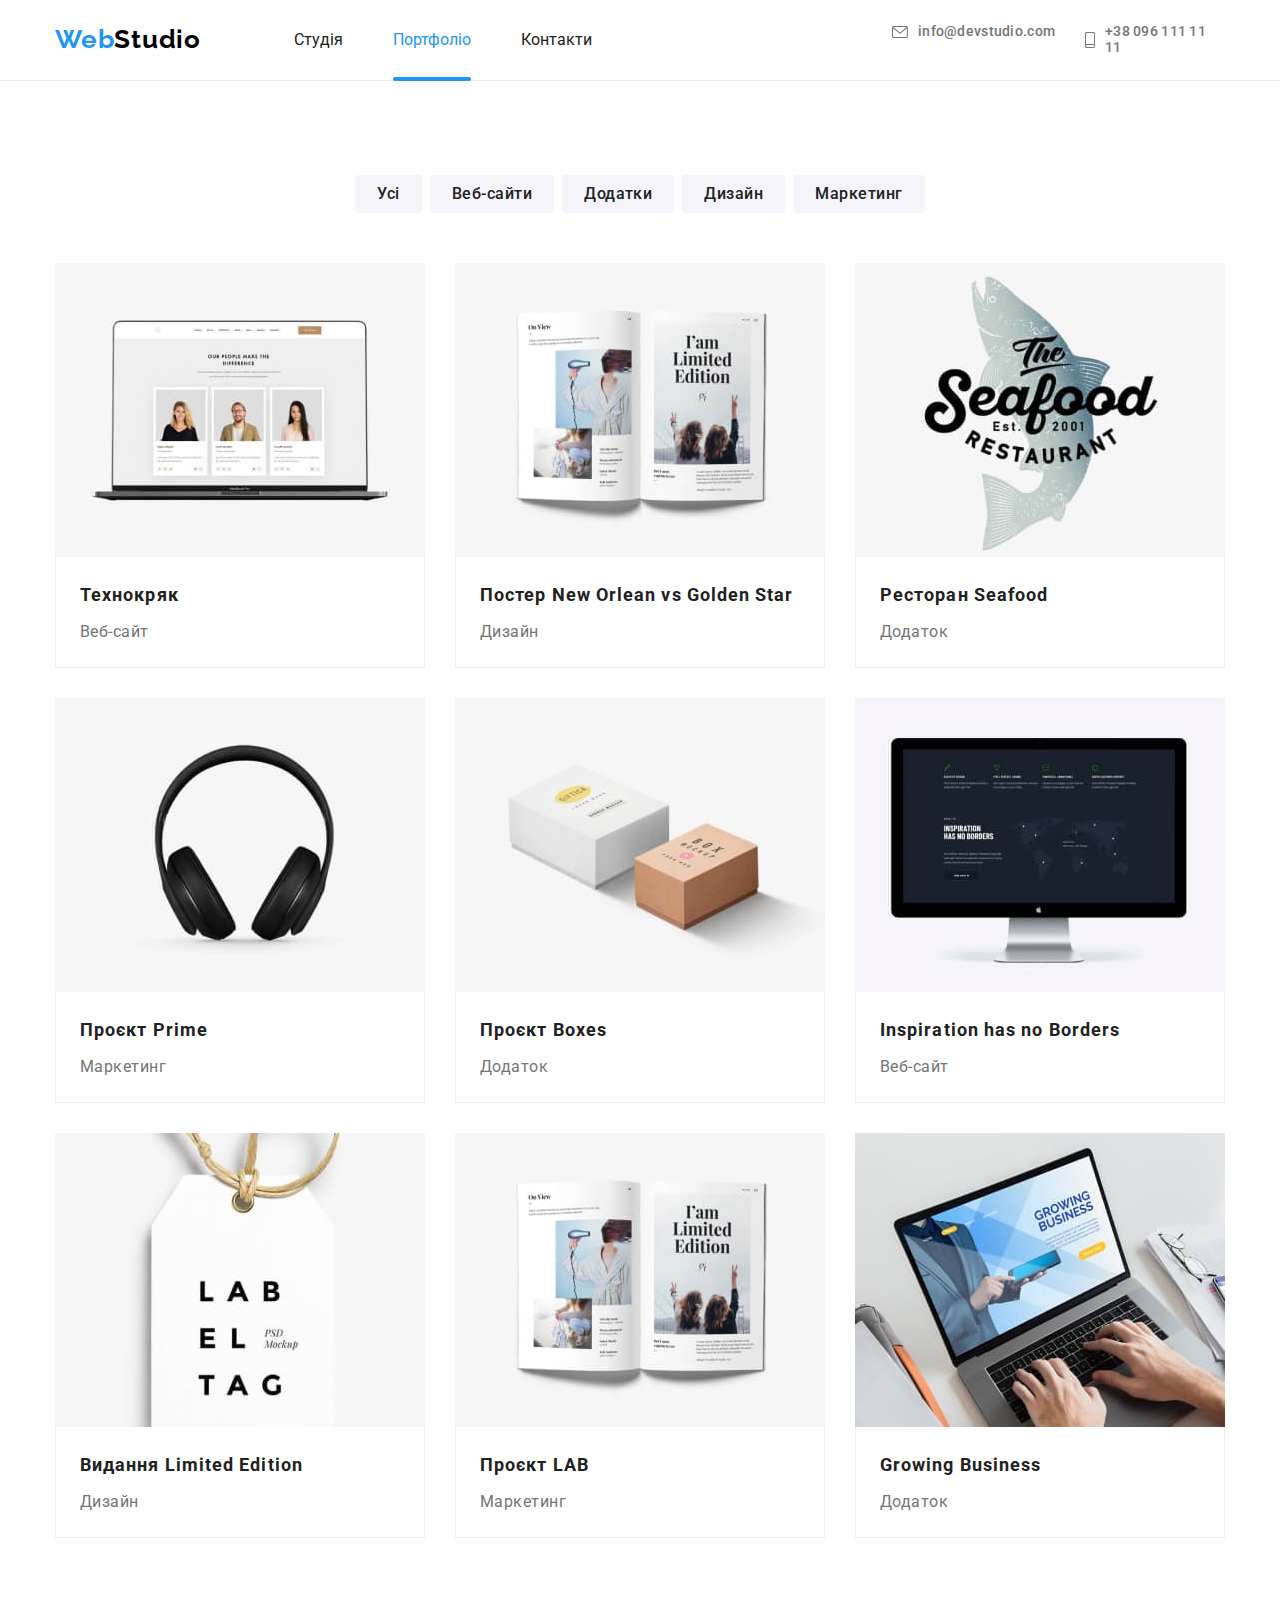
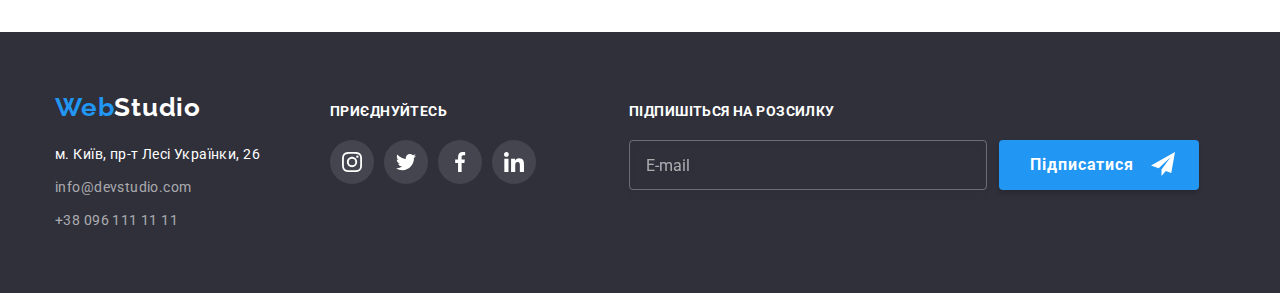
==== commit 208dc61d: "БЕМ в портфолио" ====
--- a/portfolio.html
+++ b/portfolio.html
@@ -27,7 +27,7 @@
                 <a class="logo logo--dark-color" href="./index.html"><span class="logo__span">Web</span>Studio</a>
 
                 <ul class="navigation__list list">
-                    <li><a class="navigation__link link " href="./index.html">Студія</a></li>
+                    <li><a class="navigation__link link" href="./index.html">Студія</a></li>
                     <li><a class="navigation__link link current" href="./portfolio.html">Портфоліо</a></li>
                     <li><a class="navigation__link link" href="./contacts.html">Контакти</a></li>
                 </ul>
@@ -52,129 +52,128 @@
         <section class="preview">
             <div class="container">
                 <h1 class="visually-hidden">Приклади робот</h1>
-                <ul class="preview-button list">
-                    <li><button type="button" class="button-item">Усі</button></li>
-                    <li><button type="button" class="button-item">Веб-сайти</button></li>
-                    <li><button type="button" class="button-item">Додатки</button></li>
-                    <li><button type="button" class="button-item">Дизайн</button></li>
-                    <li><button type="button" class="button-item">Маркетинг</button></li>
-                </ul>
-                <ul class="preview-list list">
-                    <li class="preview-item">
-                        <a href="#" class="preview-link link">                            
+                <ul class="button-list preview__button-list list">
+                    <li><button type="button" class="button-list__item">Усі</button></li>
+                    <li><button type="button" class="button-list__item">Веб-сайти</button></li>
+                    <li><button type="button" class="button-list__item">Додатки</button></li>
+                    <li><button type="button" class="button-list__item">Дизайн</button></li>
+                    <li><button type="button" class="button-list__item">Маркетинг</button></li>
+                </ul>
+                <ul class="product-wrapper list">
+                    <li class="product-wrapper__item">
+                        <a href="#" class="product-wrapper__link link">                            
                                 <img src="./images/example-1.jpg" alt="Технокряк">
-                                <p class="preview-subtext"> Ресурс пропонує комплексні пропозиції з різним рівнем
-                                    функціоналу
-                                    та сервісів. Все це дозволить відвідувачу отримати вичерпні відомості
-                                    про компанію чи приватну особу.</p>                            
-                            <div class="title-text-wrap">
-                                <h2 class="preview-title">Технокряк</h2>
-                                <p class="preview-text">Веб-сайт</p>                          
-                            </div>
-                        </a>
-                    </li>
-                    <li class="preview-item">
-                        <a href="#" class="preview-link link">                          
+                                <p class="product-wrapper__subtext"> Ресурс пропонує комплексні пропозиції з різним рівнем
+                                    функціоналу
+                                    та сервісів. Все це дозволить відвідувачу отримати вичерпні відомості
+                                    про компанію чи приватну особу.</p>                            
+                            <div class="product-wrapper__text-wrap">
+                                <h2 class="product-wrapper__name">Технокряк</h2>
+                                <p class="product-wrapper__text">Веб-сайт</p>                          
+                            </div>
+                        </a>
+                    </li>
+                    <li class="product-wrapper__item">
+                        <a href="#" class="product-wrapper__link link">                          
                                 <img src="./images/example-2.jpg" alt="Постер New Orlean vs Golden Star">
-                                <p class="preview-subtext"> Ресурс пропонує комплексні пропозиції з різним рівнем
+                                <p class="product-wrapper__subtext"> Ресурс пропонує комплексні пропозиції з різним рівнем
                                     функціоналу
                                     та сервісів. Все це дозволить відвідувачу отримати вичерпні відомості
                                     про компанію чи приватну особу.</p>                        
-                            <div class="title-text-wrap">
-                                <h2 class="preview-title">Постер New Orlean vs Golden Star</h2>
-                                <p class="preview-text">Дизайн</p>                          
-                            </div>
-                        </a>
-                    </li>
-                    <li class="preview-item">
-                        <a href="#" class="preview-link link">                           
+                            <div class="product-wrapper__text-wrap">
+                                <h2 class="product-wrapper__name">Постер New Orlean vs Golden Star</h2>
+                                <p class="product-wrapper__text">Дизайн</p>                          
+                            </div>
+                        </a>
+                    </li>
+                    <li class="product-wrapper__item">
+                        <a href="#" class="product-wrapper__link link">                           
                                 <img src="./images/example-3.jpg" alt="Ресторан Seafood">
-                                <p class="preview-subtext"> Ресурс пропонує комплексні пропозиції з різним рівнем
-                                    функціоналу
-                                    та сервісів. Все це дозволить відвідувачу отримати вичерпні відомості
-                                    про компанію чи приватну особу.</p>
-                            
-                            <div class="title-text-wrap">
-                                <h2 class="preview-title">Ресторан Seafood</h2>
-                                <p class="preview-text">Додаток</p>                           
-                            </div>
-                        </a>
-                    </li>
-                    <li class="preview-item">
-                        <a href="#" class="preview-link link">                          
+                                <p class="product-wrapper__subtext"> Ресурс пропонує комплексні пропозиції з різним рівнем
+                                    функціоналу
+                                    та сервісів. Все це дозволить відвідувачу отримати вичерпні відомості
+                                    про компанію чи приватну особу.</p>    
+                            <div class="product-wrapper__text-wrap">
+                                <h2 class="product-wrapper__name">Ресторан Seafood</h2>
+                                <p class="product-wrapper__text">Додаток</p>                           
+                            </div>
+                        </a>
+                    </li>
+                    <li class="product-wrapper__item">
+                        <a href="#" class="product-wrapper__link link">                          
                                 <img src="./images/example-4.jpg" alt="Проєкт Prime">
-                                <p class="preview-subtext"> Ресурс пропонує комплексні пропозиції з різним рівнем
-                                    функціоналу
-                                    та сервісів. Все це дозволить відвідувачу отримати вичерпні відомості
-                                    про компанію чи приватну особу.</p>                            
-                            <div class="title-text-wrap">
-                                <h2 class="preview-title">Проєкт Prime</h2>
-                                <p class="preview-text">Маркетинг</p>                         
-                            </div>
-                        </a>
-                    </li>
-                    <li class="preview-item">
-                        <a href="#" class="preview-link link">                        
+                                <p class="product-wrapper__subtext"> Ресурс пропонує комплексні пропозиції з різним рівнем
+                                    функціоналу
+                                    та сервісів. Все це дозволить відвідувачу отримати вичерпні відомості
+                                    про компанію чи приватну особу.</p>                            
+                            <div class="product-wrapper__text-wrap">
+                                <h2 class="product-wrapper__name">Проєкт Prime</h2>
+                                <p class="product-wrapper__text">Маркетинг</p>                         
+                            </div>
+                        </a>
+                    </li>
+                    <li class="product-wrapper__item">
+                        <a href="#" class="product-wrapper__link link">                        
                                 <img src="./images/example-5.jpg" alt="Проєкт Boxes">
-                                <p class="preview-subtext"> Ресурс пропонує комплексні пропозиції з різним рівнем
-                                    функціоналу
-                                    та сервісів. Все це дозволить відвідувачу отримати вичерпні відомості
-                                    про компанію чи приватну особу.</p>                            
-                            <div class="title-text-wrap">
-                                <h2 class="preview-title">Проєкт Boxes</h2>
-                                <p class="preview-text">Додаток</p>                        
-                            </div>
-                        </a>
-                    </li>
-                    <li class="preview-item">
-                        <a href="#" class="preview-link link">                        
+                                <p class="product-wrapper__subtext"> Ресурс пропонує комплексні пропозиції з різним рівнем
+                                    функціоналу
+                                    та сервісів. Все це дозволить відвідувачу отримати вичерпні відомості
+                                    про компанію чи приватну особу.</p>                            
+                            <div class="product-wrapper__text-wrap">
+                                <h2 class="product-wrapper__name">Проєкт Boxes</h2>
+                                <p class="product-wrapper__text">Додаток</p>                        
+                            </div>
+                        </a>
+                    </li>
+                    <li class="product-wrapper__item">
+                        <a href="#" class="product-wrapper__link link">                        
                                 <img src="./images/example-6.jpg" lang="en" alt="Inspiration has no Borders">
-                                <p class="preview-subtext"> Ресурс пропонує комплексні пропозиції з різним рівнем
-                                    функціоналу
-                                    та сервісів. Все це дозволить відвідувачу отримати вичерпні відомості
-                                    про компанію чи приватну особу.</p>                            
-                            <div class="title-text-wrap">
-                                <h2 class="preview-title" lang="en">Inspiration has no Borders</h2>
-                                <p class="preview-text">Веб-сайт</p>                        
-                            </div>
-                        </a>
-                    </li>
-                    <li class="preview-item">
-                        <a href="#" class="preview-link link">                           
+                                <p class="product-wrapper__subtext"> Ресурс пропонує комплексні пропозиції з різним рівнем
+                                    функціоналу
+                                    та сервісів. Все це дозволить відвідувачу отримати вичерпні відомості
+                                    про компанію чи приватну особу.</p>                            
+                            <div class="product-wrapper__text-wrap">
+                                <h2 class="product-wrapper__name" lang="en">Inspiration has no Borders</h2>
+                                <p class="product-wrapper__text">Веб-сайт</p>                        
+                            </div>
+                        </a>
+                    </li>
+                    <li class="product-wrapper__item">
+                        <a href="#" class="product-wrapper__link link">                           
                                 <img src="./images/example-7.jpg" alt="Видання Limited Edition">
-                                <p class="preview-subtext"> Ресурс пропонує комплексні пропозиції з різним рівнем
-                                    функціоналу
-                                    та сервісів. Все це дозволить відвідувачу отримати вичерпні відомості
-                                    про компанію чи приватну особу.</p>                            
-                            <div class="title-text-wrap">
-                                <h2 class="preview-title">Видання Limited Edition</h2>
-                                <p class="preview-text">Дизайн</p>                         
-                            </div>
-                        </a>
-                    </li>
-                    <li class="preview-item">
-                        <a href="#" class="preview-link link">                         
+                                <p class="product-wrapper__subtext"> Ресурс пропонує комплексні пропозиції з різним рівнем
+                                    функціоналу
+                                    та сервісів. Все це дозволить відвідувачу отримати вичерпні відомості
+                                    про компанію чи приватну особу.</p>                            
+                            <div class="product-wrapper__text-wrap">
+                                <h2 class="product-wrapper__name">Видання Limited Edition</h2>
+                                <p class="product-wrapper__text">Дизайн</p>                         
+                            </div>
+                        </a>
+                    </li>
+                    <li class="product-wrapper__item">
+                        <a href="#" class="product-wrapper__link link">                         
                                 <img src="./images/example-8.jpg" alt="Проєкт LAB">
-                                <p class="preview-subtext"> Ресурс пропонує комплексні пропозиції з різним рівнем
-                                    функціоналу
-                                    та сервісів. Все це дозволить відвідувачу отримати вичерпні відомості
-                                    про компанію чи приватну особу.</p>                            
-                            <div class="title-text-wrap">
-                                <h2 class="preview-title">Проєкт LAB</h2>
-                                <p class="preview-text">Маркетинг</p>                           
-                            </div>
-                        </a>
-                    </li>
-                    <li class="preview-item">
-                        <a href="#" class="preview-link link">                          
+                                <p class="product-wrapper__subtext"> Ресурс пропонує комплексні пропозиції з різним рівнем
+                                    функціоналу
+                                    та сервісів. Все це дозволить відвідувачу отримати вичерпні відомості
+                                    про компанію чи приватну особу.</p>                            
+                            <div class="product-wrapper__text-wrap">
+                                <h2 class="product-wrapper__name">Проєкт LAB</h2>
+                                <p class="product-wrapper__text">Маркетинг</p>                           
+                            </div>
+                        </a>
+                    </li>
+                    <li class="product-wrapper__item">
+                        <a href="#" class="product-wrapper__link link">                          
                                 <img src="./images/example-9.jpg" alt="Ресторан Seafood">
-                                <p class="preview-subtext"> Ресурс пропонує комплексні пропозиції з різним рівнем
-                                    функціоналу
-                                    та сервісів. Все це дозволить відвідувачу отримати вичерпні відомості
-                                    про компанію чи приватну особу.</p>                            
-                            <div class="title-text-wrap">
-                                <h2 class="preview-title" lang="en">Growing Business</h2>
-                                <p class="preview-text">Додаток</p>
+                                <p class="product-wrapper__subtext"> Ресурс пропонує комплексні пропозиції з різним рівнем
+                                    функціоналу
+                                    та сервісів. Все це дозволить відвідувачу отримати вичерпні відомості
+                                    про компанію чи приватну особу.</p>                            
+                            <div class="product-wrapper__text-wrap">
+                                <h2 class="product-wrapper__name" lang="en">Growing Business</h2>
+                                <p class="product-wrapper__text">Додаток</p>
                             </div>        
                         </a>
                     </li>
@@ -186,7 +185,7 @@
     <footer class="footer">
         <div class="container">
             <div class="footer__wrap">
-                <a class="logo logo--light-color" href="./index.html"><span class="logo__span">Web</span>Studio</a>
+                <a class="logo logo--light-color footer__logo" href="./index.html"><span class="logo__span">Web</span>Studio</a>
                 <address>
                     <ul class="address-wrap list">
                         <li> <a class="address-wrap__address" href="https://goo.gl/maps/M5fKYAZPapUJa6bE6" target="_blank"
@@ -224,7 +223,7 @@
                 </ul>
             </div>
             <div class="footer__wrap">
-                <p class="newsletter">Підпишіться на розсилку</p>
+                <p class="footer__wrap-text">Підпишіться на розсилку</p>
                 <form class="newsletter-form">
                     <div class="newsletter-form__wrap">
                         <label for="form-email"></label>
--- a/css/main.min.css
+++ b/css/main.min.css
@@ -1 +1 @@
-*,*::before,*::after{box-sizing:border-box}p,h1,h2,h3,h4,h5,h6{margin:0}ul{margin:0;padding-left:0}.link{text-decoration:none}.list{list-style:none}button{cursor:pointer}img{display:block;max-width:100%;height:auto}body{background-color:var(--primary-white-color);color:var(--primary-text-color);font-family:Roboto,sans-serif;font-weight:400;font-size:14px;line-height:1.71;letter-spacing:.03em}*,*::before,*::after{box-sizing:border-box}p,h1,h2,h3,h4,h5,h6{margin:0}ul{margin:0;padding-left:0}.visually-hidden{position:absolute;width:1px;height:1px;margin:-1px;border:0;padding:0;overflow:hidden}:root{--primary-white-color: #FFFFFF;--primary-text-color: #212121;--primary-logo-color: #000000;--title-text-color: #757575;--accent-color: #2196F3;--primary-bg-color: #2F303A;--second-bg-color: #F5F4FA;--hero-bg-color: #C4C4C4;--accent-btn-color: #188CE8;--footer-contact-color: rgba(255, 255, 255, 0.6);--header-line-color: #ECECEC;--icons-color: #AFB1B8;--border-color: #EEEEEE;--timeng-function: cubic-bezier(0.4, 0, 0.2, 1)}.form-politic__check-available,.form-politic__label,.clients__link,.wrapper__inner,.navigation__list,.navigation,.header .container,.social__link,.social{display:flex;align-items:center}.container{width:1200px;padding:0 15px;margin:0 auto}.btn{cursor:pointer;border:none;border-radius:4px;padding:10px 32px;font-family:inherit;background-color:var(--accent-color);color:var(--primary-white-color);font-size:fspx;font-weight:fw;line-height:lh;letter-spacing:lsem;box-shadow:0px 4px 4px rgba(0,0,0,.15);transition:background-color 250ms var(--timeng-function)}.btn:hover,.btn:focus{background-color:var(--accent-btn-color)}.logo{display:block;font-family:Raleway,sans-serif;font-size:fspx;font-weight:fw;line-height:lh;letter-spacing:lsem;text-decoration:none;margin-right:93px;padding-top:24px;padding-bottom:25px;transition:color 250ms var(--timeng-function)}.logo--dark-color{color:var(--primary-logo-color)}.logo--light-color{color:var(--primary-white-color);padding:0;margin-bottom:20px}.logo__span{color:var(--accent-color)}.title{display:block;margin-bottom:50px;text-align:center;font-size:fspx;font-weight:fw;line-height:lh;letter-spacing:lsem}.social{list-style:none;justify-content:center;gap:10px}.social__items{width:44px;height:44px;border-radius:50%;margin-bottom:30px}.social__icons{width:20px;height:20px}.social__link{justify-content:center;width:100%;height:100%;border-radius:50%;transition:background-color 250ms var(--timeng-function),fill 250ms var(--timeng-function)}.social__link:hover,.social__link:focus{background-color:var(--accent-color);fill:var(--primary-white-color)}.social__link--dark-color{fill:var(--icons-color)}.social__link--light-color{background:rgba(255,255,255,.1);fill:var(--primary-white-color)}.header{border-bottom:1px solid var(--header-line-color)}.navigation__list{margin-left:auto;gap:50px}.navigation__link{position:relative;padding:32px 0;color:var(--primary-text-color);transition:color 250ms var(--timeng-function)}.navigation__link:hover,.navigation__link:focus{color:var(--accent-color)}.current{color:var(--accent-color)}.current::after{position:absolute;bottom:0px;right:0px;content:"";width:100%;height:4px;background-color:var(--accent-color);border-radius:2px}.contacts__list{display:flex;margin-left:318px;font-weight:500;font-size:14px;line-height:1.14;letter-spacing:.02em}.contacts__list>li:not(:last-child){margin-right:30px}.contacts__link{color:var(--title-text-color);display:flex;justify-content:center;align-items:center;font-weight:500;font-size:14px;line-height:16px;letter-spacing:.02em;transition:color 250ms var(--timeng-function)}.contacts__link:hover,.contacts__link:focus{color:var(--accent-color)}.mail-icons{width:16px;height:12px;margin-right:10px;fill:currentColor}.tel-icons{width:10px;height:16px;margin-right:10px;fill:currentColor}.hero{height:600px;text-align:center;padding:200px 0;background-image:linear-gradient(rgba(47, 48, 58, 0.4), rgba(47, 48, 58, 0.4)),url("../images/hero-bg.jpg");background-repeat:no-repeat;background-position:center;background-size:cover;max-width:1600px;margin:0 auto;background-color:var(--hero-bg-color)}.hero__title{color:var(--primary-white-color);font-size:fspx;font-weight:fw;line-height:lh;letter-spacing:lsem;max-width:696px;margin:0 auto;margin-bottom:30px}.benefits{padding-top:94px}.wrapper__list{display:flex;gap:30px}.wrapper__inner{justify-content:center;width:270px;height:120px;background-color:var(--second-bg-color);border-radius:4px;margin-bottom:30px}.wrapper__icons{width:70px;height:70px}.wrapper__subtitle{font-size:fspx;font-weight:fw;line-height:lh;letter-spacing:lsem}.wrapper__text{margin-top:10px;color:var(--title-text-color);letter-spacing:.03em}.promo{padding-top:94px}.promo__list{display:flex;gap:30px;background-color:var(--primary-white-color)}.promo__list>img{min-width:370px}.promo__card{position:relative}.promo__text{position:absolute;bottom:0;left:0;width:100%;background:rgba(47,48,58,.8);padding:27px 0;font-size:fspx;font-weight:fw;line-height:lh;letter-spacing:lsem;text-align:center;text-transform:uppercase;color:var(--primary-white-color)}.team{background:var(--second-bg-color);padding:94px 0}.team .soc-list{margin-bottom:30px}.card__list{display:flex;gap:30px}.card__item{background-color:var(--primary-white-color);width:calc((100% - 90px)/4);box-shadow:0px 1px 3px rgba(0,0,0,.12),0px 1px 1px rgba(0,0,0,.14),0px 2px 1px rgba(0,0,0,.2);border-radius:0px 0px 4px 4px}.card__item>img{width:270px;margin-bottom:30px}.card__name{margin-bottom:10px;font-size:fspx;font-weight:fw;line-height:lh;letter-spacing:lsem;text-align:center}.card__text{font-size:fspx;font-weight:fw;line-height:lh;letter-spacing:lsem;text-align:center;color:var(--title-text-color);margin-bottom:16px}.clients{padding:94px 0}.clients__list{display:flex;gap:30px}.clients__link{justify-content:center;padding:16px 32px;border:1px solid var(--icons-color);border-radius:4px;fill:var(--icons-color);transition:fill 250ms var(--timeng-function),border 250ms var(--timeng-function)}.clients__link:hover,.clients__link:focus{fill:var(--accent-color);border:1px solid var(--accent-color)}.clients__items{width:170px;height:92px}.clients__icons{height:60px}.footer{background:var(--primary-bg-color);padding:60px 0}.footer .container{display:flex;align-items:baseline}.footer__wrap:first-child{margin-right:70px}.footer__wrap:nth-child(2){margin-right:93px}.address-wrap>li:not(:last-child){margin-bottom:9px}.address-wrap__address,.address-wrap__contacts{display:block;color:var(--primary-white-color);font-style:normal;text-decoration:none;font-size:fspx;font-weight:fw;line-height:lh;letter-spacing:lsem;transition:color 250ms var(--timeng-function)}.address-wrap__address:hover,.address-wrap__address:focus,.address-wrap__contacts:hover,.address-wrap__contacts:focus{color:var(--accent-color)}.address-wrap__contacts{color:var(--footer-contact-color)}.join{display:inline-block;font-size:fspx;font-weight:fw;line-height:lh;letter-spacing:lsem;text-transform:uppercase;color:var(--primary-white-color);margin-bottom:20px}.newsletter{margin-bottom:20px;font-size:fspx;font-weight:fw;line-height:lh;letter-spacing:lsem;text-transform:uppercase;color:var(--primary-white-color)}.newsletter-form{display:flex;justify-content:flex-end;margin-left:auto;gap:12px}.newsletter-form__input{padding:15px 16px;width:358px;height:50px;color:var(--primary-white-color);border:1px solid rgba(255,255,255,.3);filter:drop-shadow(0px 4px 4px rgba(0, 0, 0, 0.15));border-radius:4px;background-color:var(--primary-bg-color)}.newsletter-form__input::-moz-placeholder{font-size:16px;line-height:1.25;color:rgba(255,255,255,.6)}.newsletter-form__input:-ms-input-placeholder{font-size:16px;line-height:1.25;color:rgba(255,255,255,.6)}.newsletter-form__input::placeholder{font-size:16px;line-height:1.25;color:rgba(255,255,255,.6)}.newsletter-form__input:required{color:var(--primary-white-color);border:1px solid rgba(255,255,255,.3);filter:drop-shadow(0px 4px 4px rgba(0, 0, 0, 0.15));border-radius:4px;background-color:rgba(0,0,0,0)}.newsletter-form__btn{position:relative;width:200px;height:50px;padding:10px 62px 10px 28px;font-size:fspx;font-weight:fw;line-height:lh;letter-spacing:lsem}.newsletter-form__icons{position:absolute;top:0;right:0;width:24px;height:24px;fill:var(--primary-white-color);transform:translate(-100%, 50%)}.backdrop{position:fixed;z-index:1;top:0;left:0;width:100%;height:100%;background-color:rgba(0,0,0,.2)}.backdrop.is-hidden{opacity:0;pointer-events:none}.modal{position:absolute;top:50%;left:50%;transform:translate(-50%, -50%);padding:40px;min-width:528px;min-height:521px;background-color:var(--primary-white-color);box-shadow:0px 1px 3px rgba(0,0,0,.12),0px 1px 1px rgba(0,0,0,.14),0px 2px 1px rgba(0,0,0,.2);border-radius:4px}.modal__close-btn{position:absolute;top:8px;right:8px;width:30px;height:30px;background-color:var(--primary-white-color);border-radius:50%;border:1px solid rgba(0,0,0,.1);transition:border 250ms var(--timeng-function),fill 250ms var(--timeng-function)}.modal__close-btn:hover,.modal__close-btn:focus{border:1px solid var(--accent-color);fill:var(--accent-color)}.modal__close-icons{width:11px;height:11px}.modal__heading{margin-bottom:12px;font-size:fspx;font-weight:fw;line-height:lh;letter-spacing:lsem;text-align:center}.modal__wrap{margin-bottom:10px}.modal__wrap>label{margin-bottom:4px;font-size:fspx;font-weight:fw;line-height:lh;letter-spacing:lsem;color:var(--title-text-color);cursor:pointer}.modal__input-group{position:relative;background-color:var(--primary-white-color)}.modal__input{padding-left:42px;width:100%;height:40px;border:1px solid rgba(33,33,33,.2);border-radius:4px;font-size:fspx;font-weight:fw;line-height:lh;letter-spacing:lsem;transition:border 250ms var(--timeng-function)}.modal__input:required{outline:rgba(0,0,0,0)}.modal__input:valid,.modal__input:hover,.modal__input:focus{border:1px solid var(--accent-color);border-radius:4px}.modal__input:valid+svg,.modal__input:hover+svg,.modal__input:focus+svg{fill:var(--accent-color)}.modal__icons{position:absolute;top:0;left:0;width:18px;height:18px;transform:translate(50%, 60%);transition:fill 250ms var(--timeng-function)}.coment__wrap{margin-bottom:20px}.coment__wrap>label{margin-bottom:4px;font-size:fspx;font-weight:fw;line-height:lh;letter-spacing:lsem;color:var(--title-text-color);cursor:pointer}.coment__text{resize:none;width:100%;height:120px;padding:12px 16px;border:1px solid rgba(33,33,33,.2);border-radius:4px;font-size:fspx;font-weight:fw;line-height:lh;letter-spacing:lsem;outline:none;transition:border 250ms var(--timeng-function)}.coment__text:hover,.coment__text:focus{border:1px solid var(--accent-color);border-radius:4px;outline:rgba(0,0,0,0)}.coment__text::-moz-placeholder{color:rgba(117,117,117,.5)}.coment__text:-ms-input-placeholder{color:rgba(117,117,117,.5)}.coment__text::placeholder{color:rgba(117,117,117,.5)}.coment__text:not(::-moz-placeholder-shown){border:1px solid var(--accent-color);border-radius:4px;outline:rgba(0,0,0,0)}.coment__text:not(:-ms-input-placeholder-shown){border:1px solid var(--accent-color);border-radius:4px;outline:rgba(0,0,0,0)}.coment__text:not(::placeholder-shown){border:1px solid var(--accent-color);border-radius:4px;outline:rgba(0,0,0,0)}.form-politic{margin-bottom:30px}.form-politic__check-hidden{opacity:0}.form-politic__label{justify-content:center;color:var(--title-text-color);font-size:fspx;font-weight:fw;line-height:lh;letter-spacing:lsem}.form-politic__check-hidden:checked+label>span{background-color:var(--accent-color);border:.2px solid var(--primary-white-color);border-radius:2px}.form-politic__check-hidden:checked+label>span>.form-politic__checkmark{fill:var(--primary-white-color)}.form-politic__contract{margin-left:5px;color:var(--accent-color)}.form-politic__check-available{justify-content:center;width:16px;height:15px;margin-right:7px;border:2px solid var(--primary-text-color);cursor:pointer}.form-politic__checkmark{width:11px;height:11px;fill:rgba(0,0,0,0)}.modal__submit-btn{display:block;margin:0 auto}.preview{padding:94px 0}.preview-button{display:flex;align-content:center;justify-content:center;margin-bottom:50px;font-size:18px;line-height:36px;letter-spacing:.06em}.button-item{padding:6px 22px;font-weight:500;font-size:16px;line-height:1.63;text-align:center;letter-spacing:.03em;color:var(--primary-text-color);border-radius:4px;background-color:var(--second-bg-color);border:rgba(0,0,0,0);transition:background-color 250ms var(--timeng-function),box-shadow 250ms var(--timeng-function),color 250ms var(--timeng-function)}.preview-button>li:not(:last-child){margin-right:8px}.button-item:hover,.button-item:focus{background-color:var(--accent-color);box-shadow:0px 3px 1px rgba(0,0,0,.1),0px 1px 2px rgba(0,0,0,.08),0px 2px 2px rgba(0,0,0,.12);color:var(--primary-white-color)}.preview-list{display:flex;flex-grow:1;gap:30px;flex-wrap:wrap;margin:0 auto}.preview-link{display:block}.preview-link:hover,.preview-link:focus{box-shadow:0px 1px 1px rgba(0,0,0,.12),0px 4px 4px rgba(0,0,0,.06),1px 4px 6px rgba(0,0,0,.16)}.preview-item{position:relative;overflow:hidden;width:370px}.preview-item:hover .preview-subtext,.preview-item:focus .preview-subtext{opacity:1;transform:translateY(-100%);background-color:rgba(33,150,243,.9)}.preview-subtext{position:absolute;right:0;bottom:-45%;padding:63px 24px;margin:0 auto;width:100%;font-weight:400;font-size:18px;line-height:1.56;letter-spacing:.03em;color:var(--primary-white-color);transition:transform 250ms var(--timeng-function),background-color 250ms var(--timeng-function),opacity 250ms var(--timeng-function);opacity:0}.title-text-wrap{padding:20px 24px;border-right:1px solid var(--border-color);border-bottom:1px solid var(--border-color);border-left:1px solid var(--border-color)}.preview-title{margin-bottom:4px;color:var(--primary-text-color);font-size:18px;line-height:2;letter-spacing:.06em;text-align:start}.preview-text{color:var(--title-text-color);font-weight:400;font-size:16px;line-height:30px;letter-spacing:.03em}/*# sourceMappingURL=main.min.css.map */+*,*::before,*::after{box-sizing:border-box}p,h1,h2,h3,h4,h5,h6{margin:0}ul{margin:0;padding-left:0}.link{text-decoration:none}.list{list-style:none}button{cursor:pointer}img{display:block;max-width:100%;height:auto}body{background-color:var(--primary-white-color);color:var(--primary-text-color);font-family:var(--font-all)}*,*::before,*::after{box-sizing:border-box}p,h1,h2,h3,h4,h5,h6{margin:0}ul{margin:0;padding-left:0}.visually-hidden{position:absolute;width:1px;height:1px;margin:-1px;border:0;padding:0;overflow:hidden}:root{--primary-white-color: #FFFFFF;--primary-text-color: #212121;--primary-logo-color: #000000;--title-text-color: #757575;--accent-color: #2196F3;--primary-bg-color: #2F303A;--second-bg-color: #F5F4FA;--hero-bg-color: #C4C4C4;--accent-btn-color: #188CE8;--footer-contact-color: rgba(255, 255, 255, 0.6);--header-line-color: #ECECEC;--icons-color: #AFB1B8;--border-color: #EEEEEE;--font-logo: Raleway, sans-serif;--font-all: Roboto, sans-serif}.button-list,.form-politic__check-available,.form-politic__label,.clients__link,.wrapper__inner,.navigation__list,.navigation,.header .container,.contacts__link,.social__link,.social{display:flex;align-items:center}.container{width:1200px;padding:0 15px;margin:0 auto}.btn{cursor:pointer;border:none;border-radius:4px;padding:10px 32px;font-family:inherit;background-color:var(--accent-color);color:var(--primary-white-color);font-size:16px;font-weight:700;line-height:1.88;letter-spacing:0.06em;box-shadow:0px 4px 4px rgba(0,0,0,.15);transition:background-color 250ms var(--timeng-function)}.btn:hover,.btn:focus{background-color:var(--accent-btn-color)}.logo{display:block;font-family:var(--font-logo);font-size:26px;font-weight:700;line-height:1.19;letter-spacing:.03em;text-decoration:none;padding-top:24px;padding-bottom:25px;transition:color 250ms var(--timeng-function)}.logo--dark-color{color:var(--primary-logo-color)}.logo--light-color{color:var(--primary-white-color);padding:0}.logo__span{color:var(--accent-color)}.title{display:block;text-align:center;font-family:var(--font-all);font-size:36px;font-weight:700;line-height:1.17;letter-spacing:.03em}.social{list-style:none;justify-content:center;gap:10px}.social__items{width:44px;height:44px;border-radius:50%}.social__icons{width:20px;height:20px}.social__link{justify-content:center;width:100%;height:100%;border-radius:50%;transition:background-color 250ms var(--timeng-function),fill 250ms var(--timeng-function)}.social__link:hover,.social__link:focus{background-color:var(--accent-color);fill:var(--primary-white-color)}.social__link--dark-color{fill:var(--icons-color)}.social__link--light-color{background:rgba(255,255,255,.1);fill:var(--primary-white-color)}.contacts__list{display:flex;gap:30px}.contacts__link{color:var(--title-text-color);justify-content:center;font-size:14px;font-weight:500;line-height:1.14;letter-spacing:0.02em;transition:color 250ms var(--timeng-function)}.contacts__link:hover,.contacts__link:focus{color:var(--accent-color)}.header{border-bottom:1px solid var(--header-line-color)}.header .container{gap:300px}.navigation{gap:93px}.navigation__list{margin-left:auto;gap:50px}.navigation__link{position:relative;padding:32px 0;color:var(--primary-text-color);transition:color 250ms var(--timeng-function)}.navigation__link:hover,.navigation__link:focus{color:var(--accent-color)}.current{color:var(--accent-color)}.current::after{position:absolute;bottom:0px;right:0px;content:"";width:100%;height:4px;background-color:var(--accent-color);border-radius:2px}.mail-icons{width:16px;height:12px;margin-right:10px;fill:currentColor}.tel-icons{width:10px;height:16px;margin-right:10px;fill:currentColor}.hero{height:600px;text-align:center;padding:200px 0;background-image:linear-gradient(rgba(47, 48, 58, 0.4), rgba(47, 48, 58, 0.4)),url("../images/hero-bg.jpg");background-repeat:no-repeat;background-position:center;background-size:cover;max-width:1600px;margin:0 auto;background-color:var(--hero-bg-color)}.hero__title{color:var(--primary-white-color);font-size:44px;font-weight:900;line-height:1.36;letter-spacing:0.06em;max-width:696px;margin:0 auto;margin-bottom:30px}.benefits{padding-top:94px}.wrapper__list{display:flex;gap:30px}.wrapper__inner{justify-content:center;width:270px;height:120px;background-color:var(--second-bg-color);border-radius:4px;margin-bottom:30px}.wrapper__icons{width:70px;height:70px}.wrapper__subtitle{font-size:14px;font-weight:700;line-height:1.14;letter-spacing:0.03em}.wrapper__text{margin-top:10px;color:var(--title-text-color);font-size:14px;font-weight:400;line-height:1.71;letter-spacing:0.03em}.promo{padding-top:94px}.promo__title{margin-bottom:50px}.promo__list{display:flex;gap:30px;background-color:var(--primary-white-color)}.promo__list>img{min-width:370px}.promo__card{position:relative}.promo__text{position:absolute;bottom:0;left:0;width:100%;background:rgba(47,48,58,.8);padding:27px 0;font-size:14px;font-weight:700;line-height:1.14;letter-spacing:0.03em;text-align:center;text-transform:uppercase;color:var(--primary-white-color)}.team{background:var(--second-bg-color);padding:94px 0}.team .soc-list{margin-bottom:30px}.team__title{margin-bottom:50px}.card__list{display:flex;gap:30px}.card__item{background-color:var(--primary-white-color);width:calc((100% - 90px)/4);box-shadow:0px 1px 3px rgba(0,0,0,.12),0px 1px 1px rgba(0,0,0,.14),0px 2px 1px rgba(0,0,0,.2);border-radius:0px 0px 4px 4px}.card__item>img{width:270px;margin-bottom:30px}.card__name{margin-bottom:10px;font-size:16px;font-weight:500;line-height:1.19;letter-spacing:0.03em;text-align:center}.card__text{font-size:16px;font-weight:400;line-height:1.19;letter-spacing:0.03em;text-align:center;color:var(--title-text-color);margin-bottom:16px}.team__social-items{margin-bottom:30px}.clients{padding:94px 0}.clients__title{margin-bottom:50px}.clients__list{display:flex;gap:30px}.clients__link{justify-content:center;padding:16px 32px;border:1px solid var(--icons-color);border-radius:4px;fill:var(--icons-color);transition:fill 250ms var(--timeng-function),border 250ms var(--timeng-function)}.clients__link:hover,.clients__link:focus{fill:var(--accent-color);border:1px solid var(--accent-color)}.clients__items{width:170px;height:92px}.clients__icons{height:60px}.footer{background:var(--primary-bg-color);padding:60px 0}.footer .container{display:flex;align-items:baseline}.footer__wrap:first-child{margin-right:70px}.footer__wrap:nth-child(2){margin-right:93px}.address-wrap>li:not(:last-child){margin-bottom:9px}.footer__logo{margin-bottom:20px}.address-wrap__address,.address-wrap__contacts{display:block;color:var(--primary-white-color);font-style:normal;text-decoration:none;font-size:14px;font-weight:400;line-height:1.71;letter-spacing:0.03em;transition:color 250ms var(--timeng-function)}.address-wrap__address:hover,.address-wrap__address:focus,.address-wrap__contacts:hover,.address-wrap__contacts:focus{color:var(--accent-color)}.address-wrap__contacts{color:var(--footer-contact-color)}.join{display:inline-block;font-size:14px;font-weight:700;line-height:1.14;letter-spacing:0.03em;text-transform:uppercase;color:var(--primary-white-color);margin-bottom:20px}.footer__wrap-text{margin-bottom:20px;font-size:14px;font-weight:700;line-height:1.14;letter-spacing:0.03em;text-transform:uppercase;color:var(--primary-white-color)}.newsletter-form{display:flex;justify-content:flex-end;margin-left:auto;gap:12px}.newsletter-form__input{padding:15px 16px;width:358px;height:50px;color:var(--primary-white-color);border:1px solid rgba(255,255,255,.3);filter:drop-shadow(0px 4px 4px rgba(0, 0, 0, 0.15));border-radius:4px;background-color:var(--primary-bg-color)}.newsletter-form__input::-moz-placeholder{font-size:16px;line-height:1.25;color:rgba(255,255,255,.6)}.newsletter-form__input:-ms-input-placeholder{font-size:16px;line-height:1.25;color:rgba(255,255,255,.6)}.newsletter-form__input::placeholder{font-size:16px;line-height:1.25;color:rgba(255,255,255,.6)}.newsletter-form__input:required{color:var(--primary-white-color);border:1px solid rgba(255,255,255,.3);filter:drop-shadow(0px 4px 4px rgba(0, 0, 0, 0.15));border-radius:4px;background-color:rgba(0,0,0,0)}.newsletter-form__btn{position:relative;width:200px;height:50px;padding:10px 62px 10px 28px;font-size:16px;font-weight:700;line-height:1.88;letter-spacing:0.06em}.newsletter-form__icons{position:absolute;top:0;right:0;width:24px;height:24px;fill:var(--primary-white-color);transform:translate(-100%, 50%)}.backdrop{position:fixed;z-index:1;top:0;left:0;width:100%;height:100%;background-color:rgba(0,0,0,.2)}.backdrop.is-hidden{opacity:0;pointer-events:none}.modal{position:absolute;top:50%;left:50%;transform:translate(-50%, -50%);padding:40px;min-width:528px;min-height:521px;background-color:var(--primary-white-color);box-shadow:0px 1px 3px rgba(0,0,0,.12),0px 1px 1px rgba(0,0,0,.14),0px 2px 1px rgba(0,0,0,.2);border-radius:4px}.modal__close-btn{position:absolute;top:8px;right:8px;width:30px;height:30px;background-color:var(--primary-white-color);border-radius:50%;border:1px solid rgba(0,0,0,.1);transition:border 250ms var(--timeng-function),fill 250ms var(--timeng-function)}.modal__close-btn:hover,.modal__close-btn:focus{border:1px solid var(--accent-color);fill:var(--accent-color)}.modal__close-icons{width:11px;height:11px}.modal__heading{margin-bottom:12px;font-size:20px;font-weight:700;line-height:1.15;letter-spacing:0.03em;text-align:center}.modal__wrap{margin-bottom:10px}.modal__wrap>label{margin-bottom:4px;font-size:12px;font-weight:400;line-height:1.17;letter-spacing:.01em;color:var(--title-text-color);cursor:pointer}.modal__input-group{position:relative;background-color:var(--primary-white-color)}.modal__input{padding-left:42px;width:100%;height:40px;border:1px solid rgba(33,33,33,.2);border-radius:4px;font-size:12px;font-weight:400;line-height:1.17;letter-spacing:.01em;transition:border 250ms var(--timeng-function)}.modal__input:required{outline:rgba(0,0,0,0)}.modal__input:valid,.modal__input:hover,.modal__input:focus{border:1px solid var(--accent-color);border-radius:4px}.modal__input:valid+svg,.modal__input:hover+svg,.modal__input:focus+svg{fill:var(--accent-color)}.modal__icons{position:absolute;top:0;left:0;width:18px;height:18px;transform:translate(50%, 60%);transition:fill 250ms var(--timeng-function)}.coment__wrap{margin-bottom:20px}.coment__wrap>label{margin-bottom:4px;font-size:12px;font-weight:400;line-height:1.17;letter-spacing:.01em;color:var(--title-text-color);cursor:pointer}.coment__text{resize:none;width:100%;height:120px;padding:12px 16px;border:1px solid rgba(33,33,33,.2);border-radius:4px;font-size:12px;font-weight:400;line-height:1.17;letter-spacing:.01em;outline:none;transition:border 250ms var(--timeng-function)}.coment__text:hover,.coment__text:focus{border:1px solid var(--accent-color);border-radius:4px;outline:rgba(0,0,0,0)}.coment__text::-moz-placeholder{color:rgba(117,117,117,.5)}.coment__text:-ms-input-placeholder{color:rgba(117,117,117,.5)}.coment__text::placeholder{color:rgba(117,117,117,.5)}.coment__text:not(::-moz-placeholder-shown){border:1px solid var(--accent-color);border-radius:4px;outline:rgba(0,0,0,0)}.coment__text:not(:-ms-input-placeholder-shown){border:1px solid var(--accent-color);border-radius:4px;outline:rgba(0,0,0,0)}.coment__text:not(::placeholder-shown){border:1px solid var(--accent-color);border-radius:4px;outline:rgba(0,0,0,0)}.form-politic{margin-bottom:30px}.form-politic__check-hidden{opacity:0}.form-politic__label{justify-content:center;color:var(--title-text-color);font-size:14px;font-weight:400;line-height:1.71;letter-spacing:0.03em}.form-politic__check-hidden:checked+label>span{background-color:var(--accent-color);border:.2px solid var(--primary-white-color);border-radius:2px}.form-politic__check-hidden:checked+label>span>.form-politic__checkmark{fill:var(--primary-white-color)}.form-politic__contract{margin-left:5px;color:var(--accent-color)}.form-politic__check-available{justify-content:center;width:16px;height:15px;margin-right:7px;border:2px solid var(--primary-text-color);cursor:pointer}.form-politic__checkmark{width:11px;height:11px;fill:rgba(0,0,0,0)}.modal__submit-btn{display:block;margin:0 auto}.preview{padding:94px 0}.button-list{justify-content:center}.button-list>li:not(:last-child){margin-right:8px}.preview__button-list{margin-bottom:50px}.button-list__item{padding:6px 22px;font-size:16px;font-weight:500;line-height:1.63;letter-spacing:0.03em;text-align:center;color:var(--primary-text-color);border-radius:4px;background-color:var(--second-bg-color);border:rgba(0,0,0,0);transition:background-color 250ms var(--timeng-function),box-shadow 250ms var(--timeng-function),color 250ms var(--timeng-function)}.button-list__item:hover,.button-list__item:focus{background-color:var(--accent-color);box-shadow:0px 3px 1px rgba(0,0,0,.1),0px 1px 2px rgba(0,0,0,.08),0px 2px 2px rgba(0,0,0,.12);color:var(--primary-white-color)}.product-wrapper{display:flex;flex-grow:1;gap:30px;flex-wrap:wrap;margin:0 auto}.product-wrapper__link{display:block}.product-wrapper__link:hover,.product-wrapper__link:focus{box-shadow:0px 1px 1px rgba(0,0,0,.12),0px 4px 4px rgba(0,0,0,.06),1px 4px 6px rgba(0,0,0,.16)}.product-wrapper__item{position:relative;overflow:hidden;width:370px}.product-wrapper__subtext{position:absolute;right:0;bottom:-45%;padding:63px 24px;margin:0 auto;width:100%;font-size:18px;font-weight:400;line-height:1.56;letter-spacing:0.03em;color:var(--primary-white-color);transition:transform 250ms var(--timeng-function),background-color 250ms var(--timeng-function),opacity 250ms var(--timeng-function);opacity:0}.product-wrapper__item:hover .product-wrapper__subtext,.product-wrapper__item:focus .product-wrapper__subtext{opacity:1;transform:translateY(-100%);background-color:rgba(33,150,243,.9)}.product-wrapper__text-wrap{padding:20px 24px;border-right:1px solid var(--border-color);border-bottom:1px solid var(--border-color);border-left:1px solid var(--border-color)}.product-wrapper__name{margin-bottom:4px;color:var(--primary-text-color);font-size:18px;font-weight:700;line-height:2;letter-spacing:0.06em;text-align:start}.product-wrapper__text{color:var(--title-text-color);font-size:16px;font-weight:400;line-height:1.88;letter-spacing:0.03em}/*# sourceMappingURL=main.min.css.map */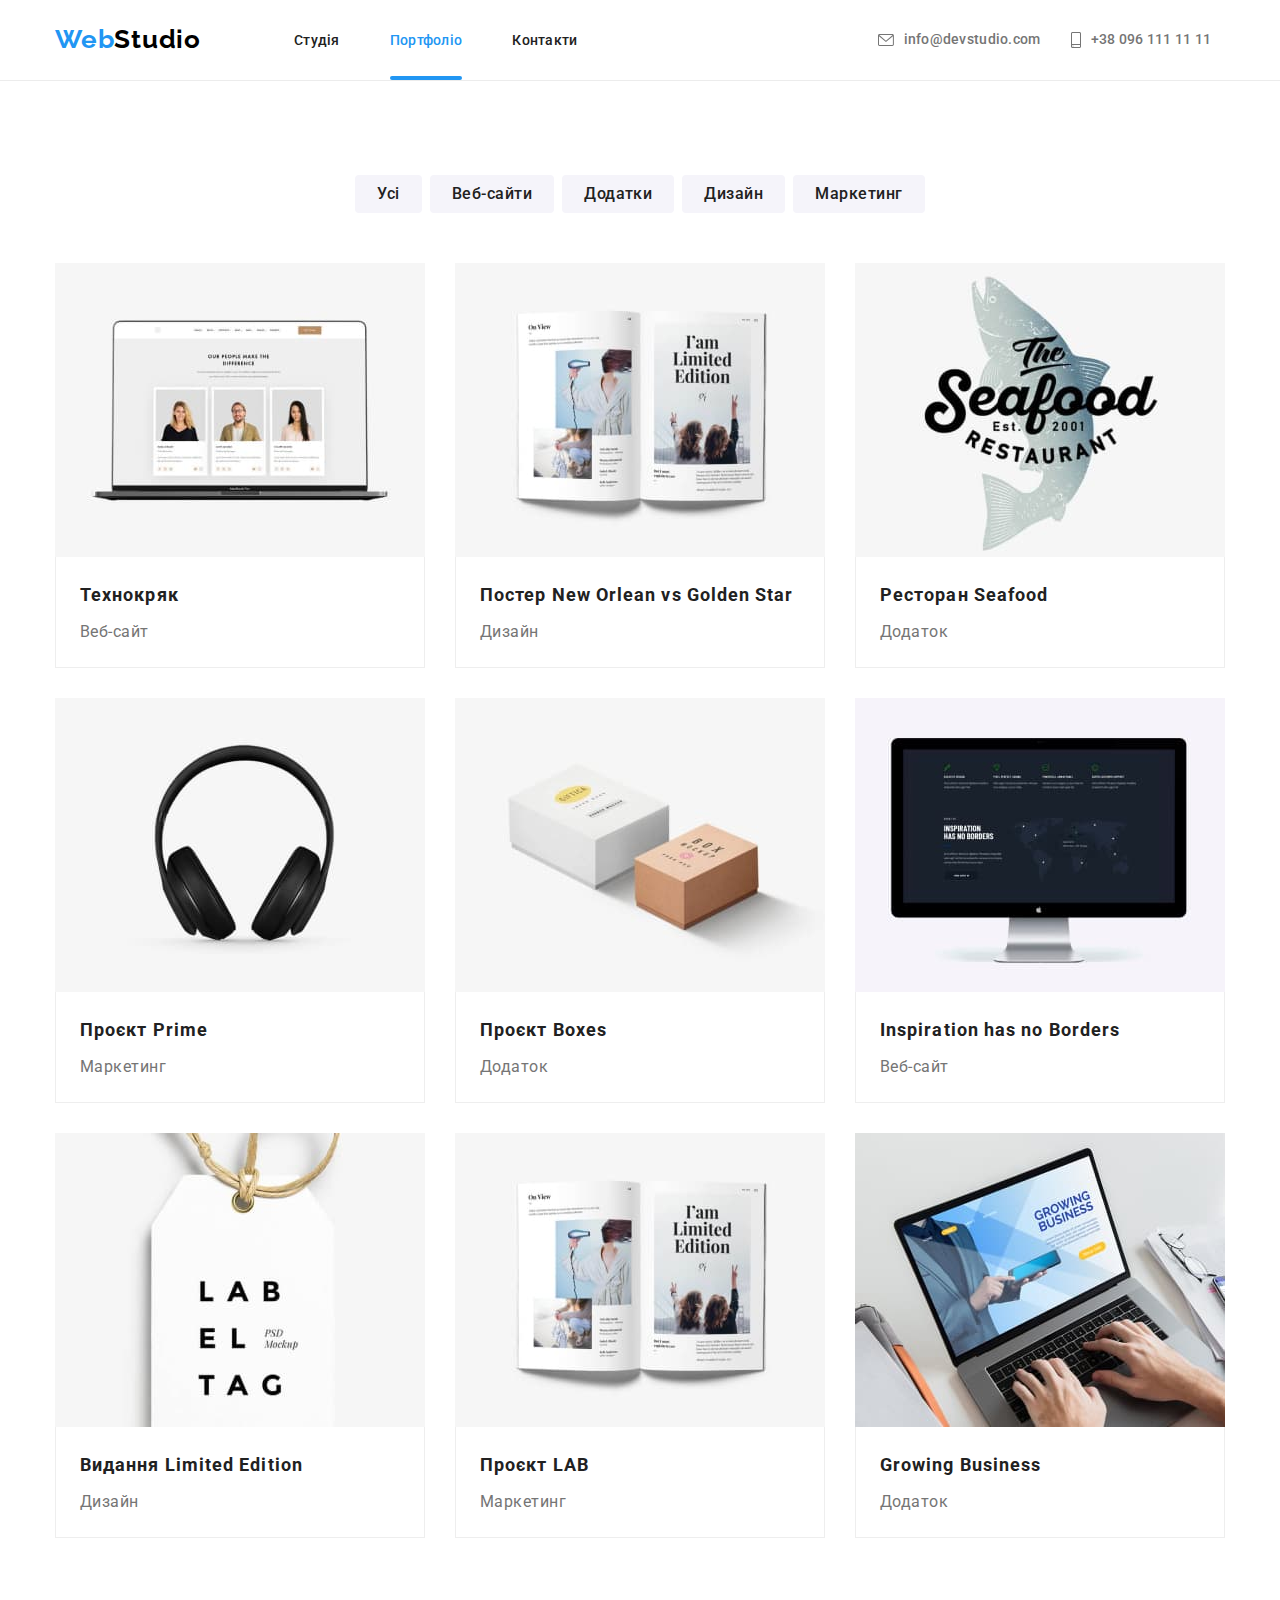
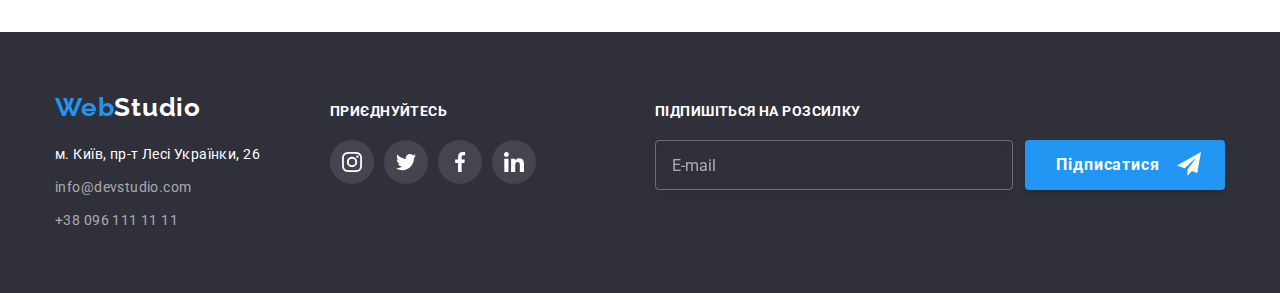
==== commit 6067dd3b: "допрацювання ДЗ" ====
--- a/portfolio.html
+++ b/portfolio.html
@@ -32,7 +32,7 @@
                     <li><a class="navigation__link link" href="./contacts.html">Контакти</a></li>
                 </ul>
             </nav>
-            <ul class="contacts__list list">
+            <ul class="contacts list">
                 <li>
                     <a class="contacts__link link" href="mailto:info@devstudio.com">
                         <svg width="16" hight="12" class="mail-icons link">
--- a/css/main.min.css
+++ b/css/main.min.css
@@ -1 +1 @@
-*,*::before,*::after{box-sizing:border-box}p,h1,h2,h3,h4,h5,h6{margin:0}ul{margin:0;padding-left:0}.link{text-decoration:none}.list{list-style:none}button{cursor:pointer}img{display:block;max-width:100%;height:auto}body{background-color:var(--primary-white-color);color:var(--primary-text-color);font-family:var(--font-all)}*,*::before,*::after{box-sizing:border-box}p,h1,h2,h3,h4,h5,h6{margin:0}ul{margin:0;padding-left:0}.visually-hidden{position:absolute;width:1px;height:1px;margin:-1px;border:0;padding:0;overflow:hidden}:root{--primary-white-color: #FFFFFF;--primary-text-color: #212121;--primary-logo-color: #000000;--title-text-color: #757575;--accent-color: #2196F3;--primary-bg-color: #2F303A;--second-bg-color: #F5F4FA;--hero-bg-color: #C4C4C4;--accent-btn-color: #188CE8;--footer-contact-color: rgba(255, 255, 255, 0.6);--header-line-color: #ECECEC;--icons-color: #AFB1B8;--border-color: #EEEEEE;--font-logo: Raleway, sans-serif;--font-all: Roboto, sans-serif}.button-list,.form-politic__check-available,.form-politic__label,.clients__link,.wrapper__inner,.navigation__list,.navigation,.header .container,.contacts__link,.social__link,.social{display:flex;align-items:center}.container{width:1200px;padding:0 15px;margin:0 auto}.btn{cursor:pointer;border:none;border-radius:4px;padding:10px 32px;font-family:inherit;background-color:var(--accent-color);color:var(--primary-white-color);font-size:16px;font-weight:700;line-height:1.88;letter-spacing:0.06em;box-shadow:0px 4px 4px rgba(0,0,0,.15);transition:background-color 250ms var(--timeng-function)}.btn:hover,.btn:focus{background-color:var(--accent-btn-color)}.logo{display:block;font-family:var(--font-logo);font-size:26px;font-weight:700;line-height:1.19;letter-spacing:.03em;text-decoration:none;padding-top:24px;padding-bottom:25px;transition:color 250ms var(--timeng-function)}.logo--dark-color{color:var(--primary-logo-color)}.logo--light-color{color:var(--primary-white-color);padding:0}.logo__span{color:var(--accent-color)}.title{display:block;text-align:center;font-family:var(--font-all);font-size:36px;font-weight:700;line-height:1.17;letter-spacing:.03em}.social{list-style:none;justify-content:center;gap:10px}.social__items{width:44px;height:44px;border-radius:50%}.social__icons{width:20px;height:20px}.social__link{justify-content:center;width:100%;height:100%;border-radius:50%;transition:background-color 250ms var(--timeng-function),fill 250ms var(--timeng-function)}.social__link:hover,.social__link:focus{background-color:var(--accent-color);fill:var(--primary-white-color)}.social__link--dark-color{fill:var(--icons-color)}.social__link--light-color{background:rgba(255,255,255,.1);fill:var(--primary-white-color)}.contacts__list{display:flex;gap:30px}.contacts__link{color:var(--title-text-color);justify-content:center;font-size:14px;font-weight:500;line-height:1.14;letter-spacing:0.02em;transition:color 250ms var(--timeng-function)}.contacts__link:hover,.contacts__link:focus{color:var(--accent-color)}.header{border-bottom:1px solid var(--header-line-color)}.header .container{gap:300px}.navigation{gap:93px}.navigation__list{margin-left:auto;gap:50px}.navigation__link{position:relative;padding:32px 0;color:var(--primary-text-color);transition:color 250ms var(--timeng-function)}.navigation__link:hover,.navigation__link:focus{color:var(--accent-color)}.current{color:var(--accent-color)}.current::after{position:absolute;bottom:0px;right:0px;content:"";width:100%;height:4px;background-color:var(--accent-color);border-radius:2px}.mail-icons{width:16px;height:12px;margin-right:10px;fill:currentColor}.tel-icons{width:10px;height:16px;margin-right:10px;fill:currentColor}.hero{height:600px;text-align:center;padding:200px 0;background-image:linear-gradient(rgba(47, 48, 58, 0.4), rgba(47, 48, 58, 0.4)),url("../images/hero-bg.jpg");background-repeat:no-repeat;background-position:center;background-size:cover;max-width:1600px;margin:0 auto;background-color:var(--hero-bg-color)}.hero__title{color:var(--primary-white-color);font-size:44px;font-weight:900;line-height:1.36;letter-spacing:0.06em;max-width:696px;margin:0 auto;margin-bottom:30px}.benefits{padding-top:94px}.wrapper__list{display:flex;gap:30px}.wrapper__inner{justify-content:center;width:270px;height:120px;background-color:var(--second-bg-color);border-radius:4px;margin-bottom:30px}.wrapper__icons{width:70px;height:70px}.wrapper__subtitle{font-size:14px;font-weight:700;line-height:1.14;letter-spacing:0.03em}.wrapper__text{margin-top:10px;color:var(--title-text-color);font-size:14px;font-weight:400;line-height:1.71;letter-spacing:0.03em}.promo{padding-top:94px}.promo__title{margin-bottom:50px}.promo__list{display:flex;gap:30px;background-color:var(--primary-white-color)}.promo__list>img{min-width:370px}.promo__card{position:relative}.promo__text{position:absolute;bottom:0;left:0;width:100%;background:rgba(47,48,58,.8);padding:27px 0;font-size:14px;font-weight:700;line-height:1.14;letter-spacing:0.03em;text-align:center;text-transform:uppercase;color:var(--primary-white-color)}.team{background:var(--second-bg-color);padding:94px 0}.team .soc-list{margin-bottom:30px}.team__title{margin-bottom:50px}.card__list{display:flex;gap:30px}.card__item{background-color:var(--primary-white-color);width:calc((100% - 90px)/4);box-shadow:0px 1px 3px rgba(0,0,0,.12),0px 1px 1px rgba(0,0,0,.14),0px 2px 1px rgba(0,0,0,.2);border-radius:0px 0px 4px 4px}.card__item>img{width:270px;margin-bottom:30px}.card__name{margin-bottom:10px;font-size:16px;font-weight:500;line-height:1.19;letter-spacing:0.03em;text-align:center}.card__text{font-size:16px;font-weight:400;line-height:1.19;letter-spacing:0.03em;text-align:center;color:var(--title-text-color);margin-bottom:16px}.team__social-items{margin-bottom:30px}.clients{padding:94px 0}.clients__title{margin-bottom:50px}.clients__list{display:flex;gap:30px}.clients__link{justify-content:center;padding:16px 32px;border:1px solid var(--icons-color);border-radius:4px;fill:var(--icons-color);transition:fill 250ms var(--timeng-function),border 250ms var(--timeng-function)}.clients__link:hover,.clients__link:focus{fill:var(--accent-color);border:1px solid var(--accent-color)}.clients__items{width:170px;height:92px}.clients__icons{height:60px}.footer{background:var(--primary-bg-color);padding:60px 0}.footer .container{display:flex;align-items:baseline}.footer__wrap:first-child{margin-right:70px}.footer__wrap:nth-child(2){margin-right:93px}.address-wrap>li:not(:last-child){margin-bottom:9px}.footer__logo{margin-bottom:20px}.address-wrap__address,.address-wrap__contacts{display:block;color:var(--primary-white-color);font-style:normal;text-decoration:none;font-size:14px;font-weight:400;line-height:1.71;letter-spacing:0.03em;transition:color 250ms var(--timeng-function)}.address-wrap__address:hover,.address-wrap__address:focus,.address-wrap__contacts:hover,.address-wrap__contacts:focus{color:var(--accent-color)}.address-wrap__contacts{color:var(--footer-contact-color)}.join{display:inline-block;font-size:14px;font-weight:700;line-height:1.14;letter-spacing:0.03em;text-transform:uppercase;color:var(--primary-white-color);margin-bottom:20px}.footer__wrap-text{margin-bottom:20px;font-size:14px;font-weight:700;line-height:1.14;letter-spacing:0.03em;text-transform:uppercase;color:var(--primary-white-color)}.newsletter-form{display:flex;justify-content:flex-end;margin-left:auto;gap:12px}.newsletter-form__input{padding:15px 16px;width:358px;height:50px;color:var(--primary-white-color);border:1px solid rgba(255,255,255,.3);filter:drop-shadow(0px 4px 4px rgba(0, 0, 0, 0.15));border-radius:4px;background-color:var(--primary-bg-color)}.newsletter-form__input::-moz-placeholder{font-size:16px;line-height:1.25;color:rgba(255,255,255,.6)}.newsletter-form__input:-ms-input-placeholder{font-size:16px;line-height:1.25;color:rgba(255,255,255,.6)}.newsletter-form__input::placeholder{font-size:16px;line-height:1.25;color:rgba(255,255,255,.6)}.newsletter-form__input:required{color:var(--primary-white-color);border:1px solid rgba(255,255,255,.3);filter:drop-shadow(0px 4px 4px rgba(0, 0, 0, 0.15));border-radius:4px;background-color:rgba(0,0,0,0)}.newsletter-form__btn{position:relative;width:200px;height:50px;padding:10px 62px 10px 28px;font-size:16px;font-weight:700;line-height:1.88;letter-spacing:0.06em}.newsletter-form__icons{position:absolute;top:0;right:0;width:24px;height:24px;fill:var(--primary-white-color);transform:translate(-100%, 50%)}.backdrop{position:fixed;z-index:1;top:0;left:0;width:100%;height:100%;background-color:rgba(0,0,0,.2)}.backdrop.is-hidden{opacity:0;pointer-events:none}.modal{position:absolute;top:50%;left:50%;transform:translate(-50%, -50%);padding:40px;min-width:528px;min-height:521px;background-color:var(--primary-white-color);box-shadow:0px 1px 3px rgba(0,0,0,.12),0px 1px 1px rgba(0,0,0,.14),0px 2px 1px rgba(0,0,0,.2);border-radius:4px}.modal__close-btn{position:absolute;top:8px;right:8px;width:30px;height:30px;background-color:var(--primary-white-color);border-radius:50%;border:1px solid rgba(0,0,0,.1);transition:border 250ms var(--timeng-function),fill 250ms var(--timeng-function)}.modal__close-btn:hover,.modal__close-btn:focus{border:1px solid var(--accent-color);fill:var(--accent-color)}.modal__close-icons{width:11px;height:11px}.modal__heading{margin-bottom:12px;font-size:20px;font-weight:700;line-height:1.15;letter-spacing:0.03em;text-align:center}.modal__wrap{margin-bottom:10px}.modal__wrap>label{margin-bottom:4px;font-size:12px;font-weight:400;line-height:1.17;letter-spacing:.01em;color:var(--title-text-color);cursor:pointer}.modal__input-group{position:relative;background-color:var(--primary-white-color)}.modal__input{padding-left:42px;width:100%;height:40px;border:1px solid rgba(33,33,33,.2);border-radius:4px;font-size:12px;font-weight:400;line-height:1.17;letter-spacing:.01em;transition:border 250ms var(--timeng-function)}.modal__input:required{outline:rgba(0,0,0,0)}.modal__input:valid,.modal__input:hover,.modal__input:focus{border:1px solid var(--accent-color);border-radius:4px}.modal__input:valid+svg,.modal__input:hover+svg,.modal__input:focus+svg{fill:var(--accent-color)}.modal__icons{position:absolute;top:0;left:0;width:18px;height:18px;transform:translate(50%, 60%);transition:fill 250ms var(--timeng-function)}.coment__wrap{margin-bottom:20px}.coment__wrap>label{margin-bottom:4px;font-size:12px;font-weight:400;line-height:1.17;letter-spacing:.01em;color:var(--title-text-color);cursor:pointer}.coment__text{resize:none;width:100%;height:120px;padding:12px 16px;border:1px solid rgba(33,33,33,.2);border-radius:4px;font-size:12px;font-weight:400;line-height:1.17;letter-spacing:.01em;outline:none;transition:border 250ms var(--timeng-function)}.coment__text:hover,.coment__text:focus{border:1px solid var(--accent-color);border-radius:4px;outline:rgba(0,0,0,0)}.coment__text::-moz-placeholder{color:rgba(117,117,117,.5)}.coment__text:-ms-input-placeholder{color:rgba(117,117,117,.5)}.coment__text::placeholder{color:rgba(117,117,117,.5)}.coment__text:not(::-moz-placeholder-shown){border:1px solid var(--accent-color);border-radius:4px;outline:rgba(0,0,0,0)}.coment__text:not(:-ms-input-placeholder-shown){border:1px solid var(--accent-color);border-radius:4px;outline:rgba(0,0,0,0)}.coment__text:not(::placeholder-shown){border:1px solid var(--accent-color);border-radius:4px;outline:rgba(0,0,0,0)}.form-politic{margin-bottom:30px}.form-politic__check-hidden{opacity:0}.form-politic__label{justify-content:center;color:var(--title-text-color);font-size:14px;font-weight:400;line-height:1.71;letter-spacing:0.03em}.form-politic__check-hidden:checked+label>span{background-color:var(--accent-color);border:.2px solid var(--primary-white-color);border-radius:2px}.form-politic__check-hidden:checked+label>span>.form-politic__checkmark{fill:var(--primary-white-color)}.form-politic__contract{margin-left:5px;color:var(--accent-color)}.form-politic__check-available{justify-content:center;width:16px;height:15px;margin-right:7px;border:2px solid var(--primary-text-color);cursor:pointer}.form-politic__checkmark{width:11px;height:11px;fill:rgba(0,0,0,0)}.modal__submit-btn{display:block;margin:0 auto}.preview{padding:94px 0}.button-list{justify-content:center}.button-list>li:not(:last-child){margin-right:8px}.preview__button-list{margin-bottom:50px}.button-list__item{padding:6px 22px;font-size:16px;font-weight:500;line-height:1.63;letter-spacing:0.03em;text-align:center;color:var(--primary-text-color);border-radius:4px;background-color:var(--second-bg-color);border:rgba(0,0,0,0);transition:background-color 250ms var(--timeng-function),box-shadow 250ms var(--timeng-function),color 250ms var(--timeng-function)}.button-list__item:hover,.button-list__item:focus{background-color:var(--accent-color);box-shadow:0px 3px 1px rgba(0,0,0,.1),0px 1px 2px rgba(0,0,0,.08),0px 2px 2px rgba(0,0,0,.12);color:var(--primary-white-color)}.product-wrapper{display:flex;flex-grow:1;gap:30px;flex-wrap:wrap;margin:0 auto}.product-wrapper__link{display:block}.product-wrapper__link:hover,.product-wrapper__link:focus{box-shadow:0px 1px 1px rgba(0,0,0,.12),0px 4px 4px rgba(0,0,0,.06),1px 4px 6px rgba(0,0,0,.16)}.product-wrapper__item{position:relative;overflow:hidden;width:370px}.product-wrapper__subtext{position:absolute;right:0;bottom:-45%;padding:63px 24px;margin:0 auto;width:100%;font-size:18px;font-weight:400;line-height:1.56;letter-spacing:0.03em;color:var(--primary-white-color);transition:transform 250ms var(--timeng-function),background-color 250ms var(--timeng-function),opacity 250ms var(--timeng-function);opacity:0}.product-wrapper__item:hover .product-wrapper__subtext,.product-wrapper__item:focus .product-wrapper__subtext{opacity:1;transform:translateY(-100%);background-color:rgba(33,150,243,.9)}.product-wrapper__text-wrap{padding:20px 24px;border-right:1px solid var(--border-color);border-bottom:1px solid var(--border-color);border-left:1px solid var(--border-color)}.product-wrapper__name{margin-bottom:4px;color:var(--primary-text-color);font-size:18px;font-weight:700;line-height:2;letter-spacing:0.06em;text-align:start}.product-wrapper__text{color:var(--title-text-color);font-size:16px;font-weight:400;line-height:1.88;letter-spacing:0.03em}/*# sourceMappingURL=main.min.css.map */+*,*::before,*::after{box-sizing:border-box}p,h1,h2,h3,h4,h5,h6{margin:0}ul{margin:0;padding-left:0}.link{text-decoration:none}.list{list-style:none}button{cursor:pointer}img{display:block;max-width:100%;height:auto}body{background-color:var(--primary-white-color);color:var(--primary-text-color);font-family:var(--font-all)}*,*::before,*::after{box-sizing:border-box}p,h1,h2,h3,h4,h5,h6{margin:0}ul{margin:0;padding-left:0}.visually-hidden{position:absolute;width:1px;height:1px;margin:-1px;border:0;padding:0;overflow:hidden}:root{--primary-white-color: #FFFFFF;--primary-text-color: #212121;--primary-logo-color: #000000;--title-text-color: #757575;--accent-color: #2196F3;--primary-bg-color: #2F303A;--second-bg-color: #F5F4FA;--hero-bg-color: #C4C4C4;--accent-btn-color: #188CE8;--footer-contact-color: rgba(255, 255, 255, 0.6);--header-line-color: #ECECEC;--icons-color: #AFB1B8;--border-color: #EEEEEE;--timeng-function: cubic-bezier(0.4, 0, 0.2, 1);--font-logo: Raleway, sans-serif;--font-all: Roboto, sans-serif}.button-list,.form-politic__check-available,.form-politic__label,.clients__link,.wrapper__inner,.navigation__list,.navigation,.header .container,.contacts__link,.social__link,.social{display:flex;align-items:center}.container{width:1200px;padding:0 15px;margin:0 auto}.btn{cursor:pointer;border:none;border-radius:4px;padding:10px 32px;font-family:inherit;background-color:var(--accent-color);color:var(--primary-white-color);font-size:16px;font-weight:700;line-height:1.88;letter-spacing:0.06em;box-shadow:0px 4px 4px rgba(0,0,0,.15);transition:background-color 250ms var(--timeng-function)}.btn:hover,.btn:focus{background-color:var(--accent-btn-color)}.logo{display:block;font-family:var(--font-logo);font-size:26px;font-weight:700;line-height:1.19;letter-spacing:.03em;text-decoration:none;padding-top:24px;padding-bottom:25px;transition:color 250ms var(--timeng-function)}.logo--dark-color{color:var(--primary-logo-color)}.logo--light-color{color:var(--primary-white-color);padding:0}.logo__span{color:var(--accent-color)}.title{display:block;text-align:center;font-family:var(--font-all);font-size:36px;font-weight:700;line-height:1.17;letter-spacing:.03em}.social{list-style:none;justify-content:center;gap:10px}.social__items{width:44px;height:44px;border-radius:50%}.social__icons{width:20px;height:20px}.social__link{justify-content:center;width:100%;height:100%;border-radius:50%;transition:background-color 250ms var(--timeng-function),fill 250ms var(--timeng-function)}.social__link:hover,.social__link:focus{background-color:var(--accent-color);fill:var(--primary-white-color)}.social__link--dark-color{fill:var(--icons-color)}.social__link--light-color{background:rgba(255,255,255,.1);fill:var(--primary-white-color)}.contacts{display:flex;gap:30px}.contacts__link{color:var(--title-text-color);justify-content:center;font-size:14px;font-weight:500;line-height:1.14;letter-spacing:0.02em;transition:color 250ms var(--timeng-function)}.contacts__link:hover,.contacts__link:focus{color:var(--accent-color)}.header{border-bottom:1px solid var(--header-line-color)}.header .container{gap:300px}.navigation{gap:93px}.navigation__list{margin-left:auto;gap:50px}.navigation__link{position:relative;padding:32px 0;color:var(--primary-text-color);font-size:14px;font-weight:500;line-height:1.14;letter-spacing:0.02em;transition:color 250ms var(--timeng-function)}.navigation__link:hover,.navigation__link:focus{color:var(--accent-color)}.current{color:var(--accent-color)}.current::after{position:absolute;bottom:0px;right:0px;content:"";width:100%;height:4px;background-color:var(--accent-color);border-radius:2px}.mail-icons{width:16px;height:12px;margin-right:10px;fill:currentColor}.tel-icons{width:10px;height:16px;margin-right:10px;fill:currentColor}.hero{height:600px;text-align:center;padding:200px 0;background-image:linear-gradient(rgba(47, 48, 58, 0.4), rgba(47, 48, 58, 0.4)),url("../images/hero-bg.jpg");background-repeat:no-repeat;background-position:center;background-size:cover;max-width:1600px;margin:0 auto;background-color:var(--hero-bg-color)}.hero__title{color:var(--primary-white-color);font-size:44px;font-weight:900;line-height:1.36;letter-spacing:0.06em;max-width:696px;margin:0 auto;margin-bottom:30px}.benefits{padding-top:94px}.wrapper{display:flex;gap:30px}.wrapper__inner{justify-content:center;width:270px;height:120px;background-color:var(--second-bg-color);border-radius:4px;margin-bottom:30px}.wrapper__icons{width:70px;height:70px}.wrapper__subtitle{font-size:14px;font-weight:700;line-height:1.14;letter-spacing:0.03em}.wrapper__text{margin-top:10px;color:var(--title-text-color);font-size:14px;font-weight:400;line-height:1.71;letter-spacing:0.03em}.promo{padding-top:94px}.promo__title{margin-bottom:50px}.promo__list{display:flex;gap:30px;background-color:var(--primary-white-color)}.promo__list>img{min-width:370px}.promo__card{position:relative}.promo__text{position:absolute;bottom:0;left:0;width:100%;background:rgba(47,48,58,.8);padding:27px 0;font-size:14px;font-weight:700;line-height:1.14;letter-spacing:0.03em;text-align:center;text-transform:uppercase;color:var(--primary-white-color)}.team{background:var(--second-bg-color);padding:94px 0}.team .soc-list{margin-bottom:30px}.team__title{margin-bottom:50px}.card{display:flex;gap:30px}.card__item{background-color:var(--primary-white-color);width:calc((100% - 90px)/4);box-shadow:0px 1px 3px rgba(0,0,0,.12),0px 1px 1px rgba(0,0,0,.14),0px 2px 1px rgba(0,0,0,.2);border-radius:0px 0px 4px 4px}.card__item>img{width:270px;margin-bottom:30px}.card__name{margin-bottom:10px;font-size:16px;font-weight:500;line-height:1.19;letter-spacing:0.03em;text-align:center}.card__text{font-size:16px;font-weight:400;line-height:1.19;letter-spacing:0.03em;text-align:center;color:var(--title-text-color);margin-bottom:16px}.team__social-items{margin-bottom:30px}.clients{padding:94px 0}.clients__title{margin-bottom:50px}.clients__list{display:flex;gap:30px}.clients__link{justify-content:center;padding:16px 32px;border:1px solid var(--icons-color);border-radius:4px;fill:var(--icons-color);transition:fill 250ms var(--timeng-function),border 250ms var(--timeng-function)}.clients__link:hover,.clients__link:focus{fill:var(--accent-color);border:1px solid var(--accent-color)}.clients__items{width:170px;height:92px}.clients__icons{height:60px}.footer{background:var(--primary-bg-color);padding:60px 0}.footer .container{display:flex;align-items:baseline}.footer__wrap:first-child{margin-right:70px}.footer__wrap:nth-child(2){margin-right:auto}.address-wrap>li:not(:last-child){margin-bottom:9px}.footer__logo{margin-bottom:20px}.address-wrap__address,.address-wrap__contacts{display:block;color:var(--primary-white-color);font-style:normal;text-decoration:none;font-size:14px;font-weight:400;line-height:1.71;letter-spacing:0.03em;transition:color 250ms var(--timeng-function)}.address-wrap__address:hover,.address-wrap__address:focus,.address-wrap__contacts:hover,.address-wrap__contacts:focus{color:var(--accent-color)}.address-wrap__contacts{color:var(--footer-contact-color)}.join{display:inline-block;font-size:14px;font-weight:700;line-height:1.14;letter-spacing:0.03em;text-transform:uppercase;color:var(--primary-white-color);margin-bottom:20px}.footer__wrap-text{margin-bottom:20px;font-size:14px;font-weight:700;line-height:1.14;letter-spacing:0.03em;text-transform:uppercase;color:var(--primary-white-color)}.newsletter-form{display:flex;justify-content:flex-end;margin-left:auto;gap:12px}.newsletter-form__input{padding:15px 16px;width:358px;height:50px;color:var(--primary-white-color);border:1px solid rgba(255,255,255,.3);filter:drop-shadow(0px 4px 4px rgba(0, 0, 0, 0.15));border-radius:4px;background-color:var(--primary-bg-color)}.newsletter-form__input::-moz-placeholder{font-size:16px;line-height:1.25;color:rgba(255,255,255,.6)}.newsletter-form__input:-ms-input-placeholder{font-size:16px;line-height:1.25;color:rgba(255,255,255,.6)}.newsletter-form__input::placeholder{font-size:16px;line-height:1.25;color:rgba(255,255,255,.6)}.newsletter-form__input:required{color:var(--primary-white-color);border:1px solid rgba(255,255,255,.3);filter:drop-shadow(0px 4px 4px rgba(0, 0, 0, 0.15));border-radius:4px;background-color:rgba(0,0,0,0)}.newsletter-form__btn{position:relative;width:200px;height:50px;padding:10px 62px 10px 28px;font-size:16px;font-weight:700;line-height:1.88;letter-spacing:0.06em}.newsletter-form__icons{position:absolute;top:0;right:0;width:24px;height:24px;fill:var(--primary-white-color);transform:translate(-100%, 50%)}.backdrop{position:fixed;z-index:1;top:0;left:0;width:100%;height:100%;background-color:rgba(0,0,0,.2)}.backdrop.is-hidden{opacity:0;pointer-events:none}.modal{position:absolute;top:50%;left:50%;transform:translate(-50%, -50%);padding:40px;min-width:528px;min-height:521px;background-color:var(--primary-white-color);box-shadow:0px 1px 3px rgba(0,0,0,.12),0px 1px 1px rgba(0,0,0,.14),0px 2px 1px rgba(0,0,0,.2);border-radius:4px}.modal__close-btn{position:absolute;top:8px;right:8px;width:30px;height:30px;background-color:var(--primary-white-color);border-radius:50%;border:1px solid rgba(0,0,0,.1);transition:border 250ms var(--timeng-function),fill 250ms var(--timeng-function)}.modal__close-btn:hover,.modal__close-btn:focus{border:1px solid var(--accent-color);fill:var(--accent-color)}.modal__close-icons{width:11px;height:11px}.modal__heading{margin-bottom:12px;font-size:20px;font-weight:700;line-height:1.15;letter-spacing:0.03em;text-align:center}.modal__wrap{margin-bottom:10px}.modal__wrap>label{margin-bottom:4px;font-size:12px;font-weight:400;line-height:1.17;letter-spacing:.01em;color:var(--title-text-color);cursor:pointer}.modal__input-group{position:relative;background-color:var(--primary-white-color)}.modal__input{margin-top:4px;padding-left:42px;width:100%;height:40px;border:1px solid rgba(33,33,33,.2);border-radius:4px;font-size:12px;font-weight:400;line-height:1.17;letter-spacing:.01em;transition:border 250ms var(--timeng-function)}.modal__input:required{outline:rgba(0,0,0,0)}.modal__input:valid,.modal__input:hover,.modal__input:focus{border:1px solid var(--accent-color);border-radius:4px}.modal__input:valid+svg,.modal__input:hover+svg,.modal__input:focus+svg{fill:var(--accent-color)}.modal__icons{position:absolute;top:0;left:0;width:18px;height:18px;transform:translate(50%, 60%);transition:fill 250ms var(--timeng-function)}.coment__wrap{margin-bottom:20px}.coment__wrap>label{font-size:12px;font-weight:400;line-height:1.17;letter-spacing:.01em;color:var(--title-text-color);cursor:pointer}.coment__text{resize:none;width:100%;height:120px;margin-top:4px;padding:12px 16px;border:1px solid rgba(33,33,33,.2);border-radius:4px;font-size:12px;font-weight:400;line-height:1.17;letter-spacing:.01em;outline:none;transition:border 250ms var(--timeng-function)}.coment__text:hover,.coment__text:focus{border:1px solid var(--accent-color);border-radius:4px;outline:rgba(0,0,0,0)}.coment__text::-moz-placeholder{color:rgba(117,117,117,.5)}.coment__text:-ms-input-placeholder{color:rgba(117,117,117,.5)}.coment__text::placeholder{color:rgba(117,117,117,.5)}.coment__text:not(::-moz-placeholder-shown){border:1px solid var(--accent-color);border-radius:4px;outline:rgba(0,0,0,0)}.coment__text:not(:-ms-input-placeholder-shown){border:1px solid var(--accent-color);border-radius:4px;outline:rgba(0,0,0,0)}.coment__text:not(::placeholder-shown){border:1px solid var(--accent-color);border-radius:4px;outline:rgba(0,0,0,0)}.form-politic{margin-bottom:30px}.form-politic__check-hidden{opacity:0}.form-politic__label{justify-content:center;color:var(--title-text-color);font-size:14px;font-weight:400;line-height:1.71;letter-spacing:0.03em}.form-politic__check-hidden:checked+label>span{background-color:var(--accent-color);border:.2px solid var(--primary-white-color);border-radius:2px}.form-politic__check-hidden:checked+label>span>.form-politic__checkmark{fill:var(--primary-white-color)}.form-politic__contract{margin-left:5px;color:var(--accent-color)}.form-politic__check-available{justify-content:center;width:16px;height:15px;margin-right:7px;border:2px solid var(--primary-text-color);cursor:pointer}.form-politic__checkmark{width:11px;height:11px;fill:rgba(0,0,0,0)}.modal__submit-btn{display:block;margin:0 auto}.preview{padding:94px 0}.button-list{justify-content:center}.button-list>li:not(:last-child){margin-right:8px}.preview__button-list{margin-bottom:50px}.button-list__item{padding:6px 22px;font-size:16px;font-weight:500;line-height:1.63;letter-spacing:0.03em;text-align:center;color:var(--primary-text-color);border-radius:4px;background-color:var(--second-bg-color);border:rgba(0,0,0,0);transition:background-color 250ms var(--timeng-function),box-shadow 250ms var(--timeng-function),color 250ms var(--timeng-function)}.button-list__item:hover,.button-list__item:focus{background-color:var(--accent-color);box-shadow:0px 3px 1px rgba(0,0,0,.1),0px 1px 2px rgba(0,0,0,.08),0px 2px 2px rgba(0,0,0,.12);color:var(--primary-white-color)}.product-wrapper{display:flex;flex-grow:1;gap:30px;flex-wrap:wrap;margin:0 auto}.product-wrapper__link{display:block}.product-wrapper__link:hover,.product-wrapper__link:focus{box-shadow:0px 1px 1px rgba(0,0,0,.12),0px 4px 4px rgba(0,0,0,.06),1px 4px 6px rgba(0,0,0,.16)}.product-wrapper__item{position:relative;overflow:hidden;width:370px}.product-wrapper__subtext{position:absolute;right:0;bottom:-45%;padding:63px 24px;margin:0 auto;width:100%;font-size:18px;font-weight:400;line-height:1.56;letter-spacing:0.03em;color:var(--primary-white-color);opacity:0;transition:transform 250ms var(--timeng-function),background-color 250ms var(--timeng-function),opacity 250ms var(--timeng-function)}.product-wrapper__item:hover .product-wrapper__subtext,.product-wrapper__item:focus .product-wrapper__subtext{opacity:1;transform:translateY(-100%);background-color:rgba(33,150,243,.9)}.product-wrapper__text-wrap{padding:20px 24px;border-right:1px solid var(--border-color);border-bottom:1px solid var(--border-color);border-left:1px solid var(--border-color)}.product-wrapper__name{margin-bottom:4px;color:var(--primary-text-color);font-size:18px;font-weight:700;line-height:2;letter-spacing:0.06em;text-align:start}.product-wrapper__text{color:var(--title-text-color);font-size:16px;font-weight:400;line-height:1.88;letter-spacing:0.03em}/*# sourceMappingURL=main.min.css.map */